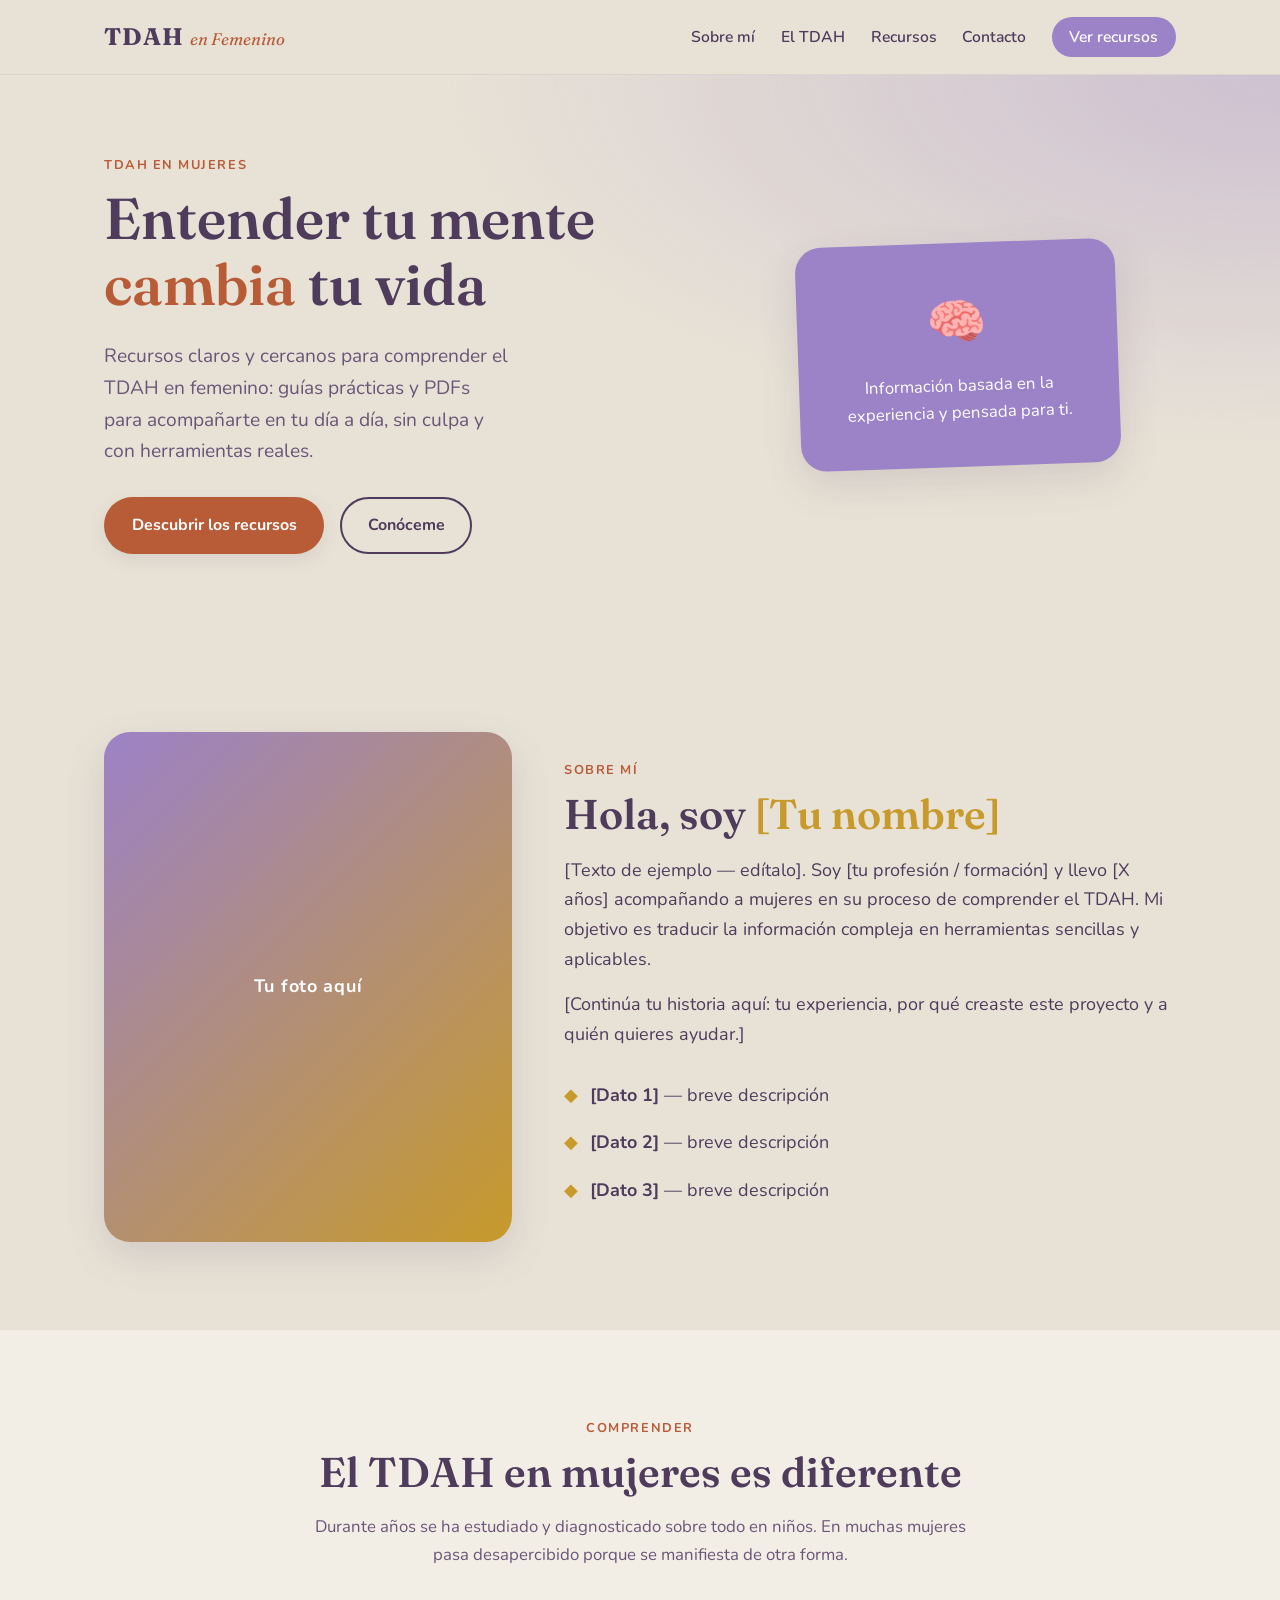
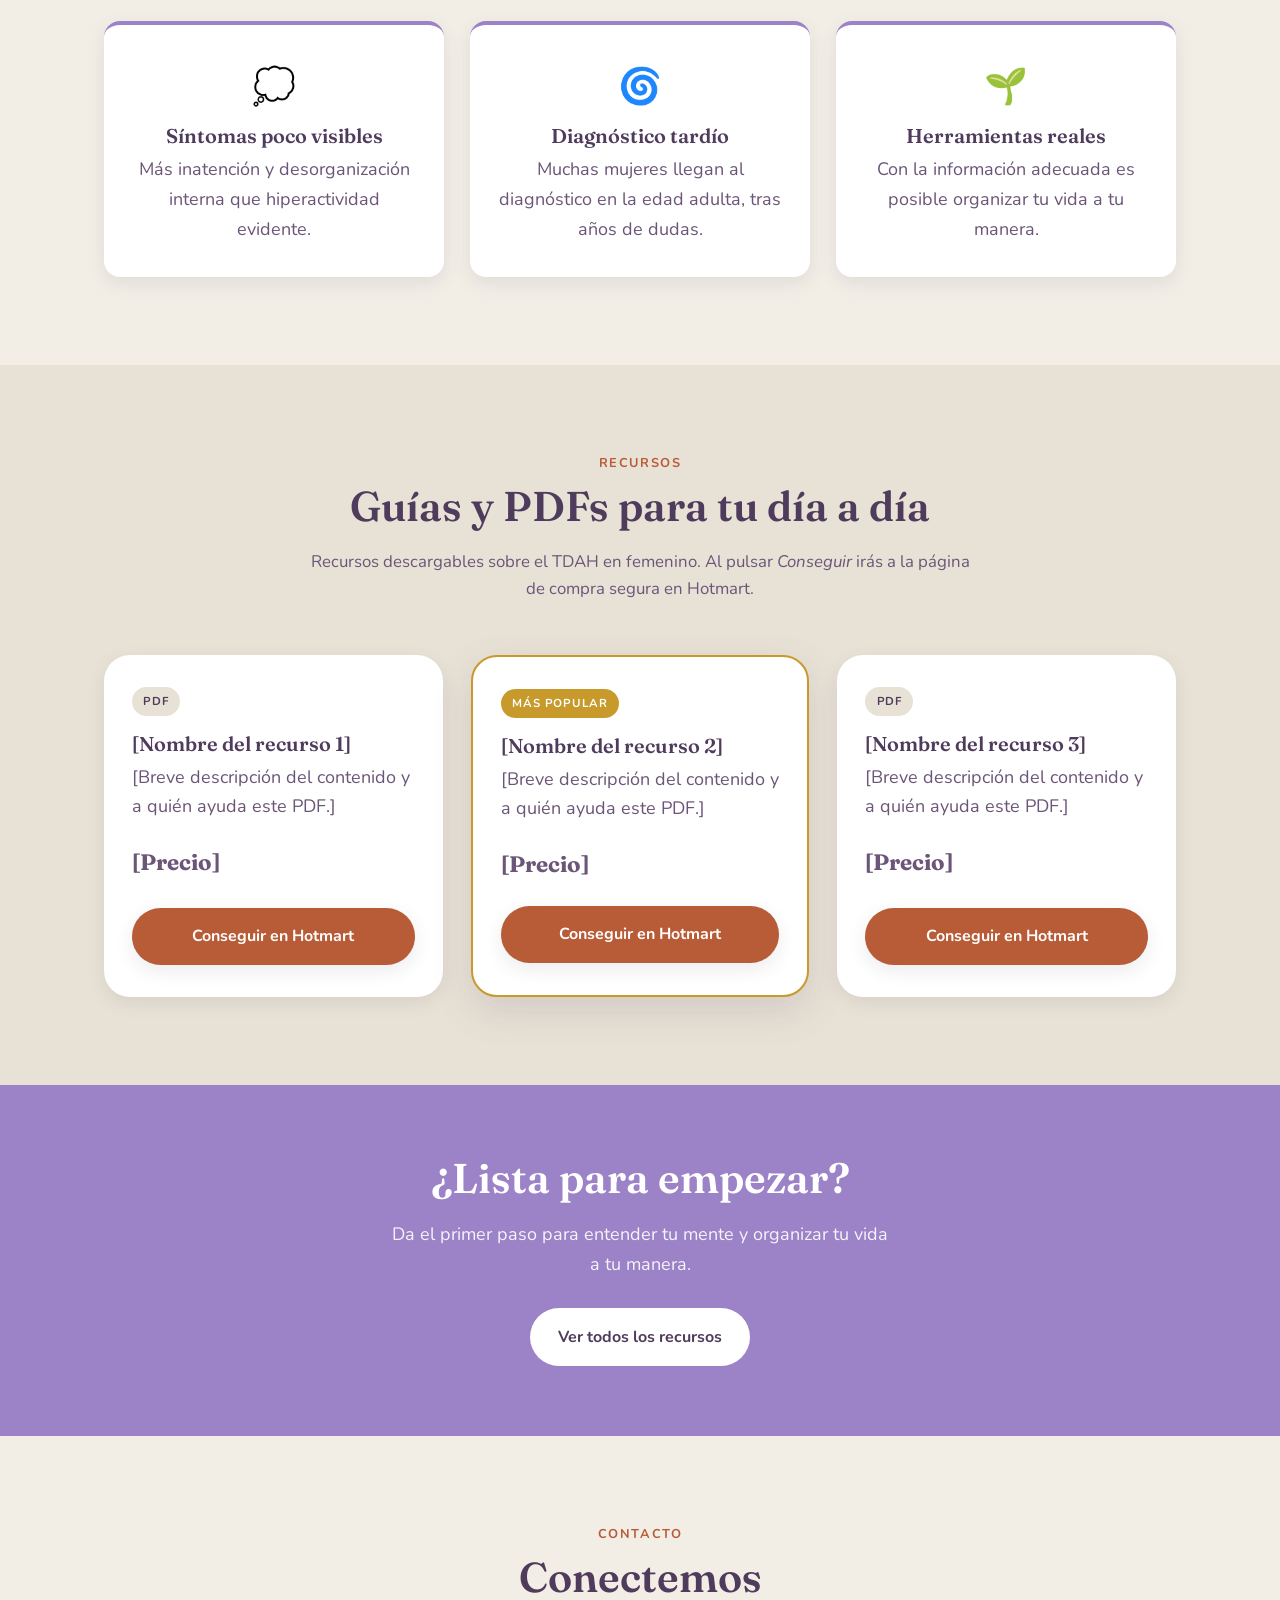
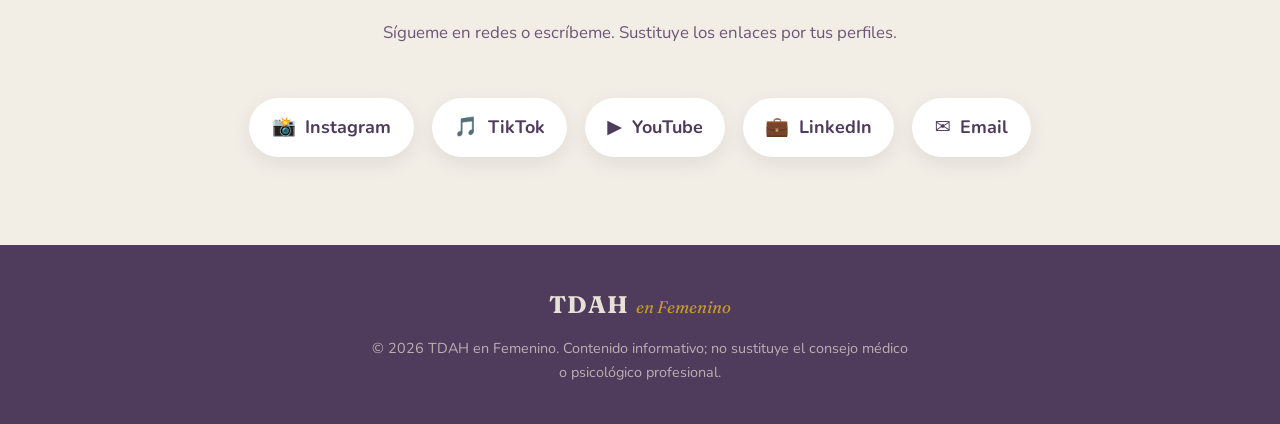
==== index.html @ b0f6c21c "Add TDAH en Femenino landing page - index.html: secciones hero, sobre mi, el TDAH en mujeres, produc" ====
<!DOCTYPE html>
<html lang="es">
<head>
  <meta charset="UTF-8" />
  <meta name="viewport" content="width=device-width, initial-scale=1.0" />
  <title>TDAH en Femenino — Recursos sobre el TDAH en mujeres</title>
  <meta name="description" content="TDAH en Femenino: recursos, guías y PDFs para entender y acompañar el TDAH en mujeres. Información cercana y profesional para tu día a día." />
  <meta name="author" content="TDAH en Femenino" />

  <!-- Open Graph -->
  <meta property="og:title" content="TDAH en Femenino" />
  <meta property="og:description" content="Recursos y guías para entender el TDAH en mujeres." />
  <meta property="og:type" content="website" />
  <meta property="og:locale" content="es_ES" />
  <meta property="og:url" content="https://tdah-en-femenino.github.io/" />

  <link rel="preconnect" href="https://fonts.googleapis.com" />
  <link rel="preconnect" href="https://fonts.gstatic.com" crossorigin />
  <link href="https://fonts.googleapis.com/css2?family=Fraunces:opsz,wght@9..144,400;9..144,600;9..144,700&family=Nunito:wght@400;500;600;700&display=swap" rel="stylesheet" />

  <link rel="stylesheet" href="assets/css/styles.css" />
</head>
<body>
  <!-- ===================== HEADER ===================== -->
  <header class="site-header" id="inicio">
    <div class="container header-inner">
      <a class="logo" href="#inicio" aria-label="TDAH en Femenino - inicio">
        <span class="logo-mark">TDAH</span>
        <span class="logo-text">en Femenino</span>
      </a>

      <nav class="nav" aria-label="Navegación principal">
        <button class="nav-toggle" id="navToggle" aria-expanded="false" aria-controls="navMenu" aria-label="Abrir menú">
          <span></span><span></span><span></span>
        </button>
        <ul class="nav-menu" id="navMenu">
          <li><a href="#sobre-mi">Sobre mí</a></li>
          <li><a href="#tdah">El TDAH</a></li>
          <li><a href="#productos">Recursos</a></li>
          <li><a href="#contacto">Contacto</a></li>
          <li><a class="nav-cta" href="#productos">Ver recursos</a></li>
        </ul>
      </nav>
    </div>
  </header>

  <main>
    <!-- ===================== HERO ===================== -->
    <section class="hero">
      <div class="container hero-inner">
        <div class="hero-content">
          <p class="eyebrow">TDAH en mujeres</p>
          <h1>Entender tu mente <span class="highlight">cambia</span> tu vida</h1>
          <p class="lead">
            Recursos claros y cercanos para comprender el TDAH en femenino:
            guías prácticas y PDFs para acompañarte en tu día a día, sin culpa
            y con herramientas reales.
          </p>
          <div class="hero-actions">
            <a class="btn btn-primary" href="#productos">Descubrir los recursos</a>
            <a class="btn btn-ghost" href="#sobre-mi">Conóceme</a>
          </div>
        </div>
        <div class="hero-visual" aria-hidden="true">
          <div class="hero-card">
            <span class="hero-emoji">🧠</span>
            <p>Información basada en la experiencia y pensada para ti.</p>
          </div>
        </div>
      </div>
    </section>

    <!-- ===================== SOBRE MÍ ===================== -->
    <section class="section" id="sobre-mi">
      <div class="container about-grid">
        <div class="about-photo">
          <div class="photo-placeholder" role="img" aria-label="Fotografía de perfil (pendiente)">
            <span>Tu foto aquí</span>
          </div>
        </div>
        <div class="about-text">
          <p class="eyebrow">Sobre mí</p>
          <h2>Hola, soy <span class="highlight-alt">[Tu nombre]</span></h2>
          <p>
            [Texto de ejemplo — edítalo]. Soy [tu profesión / formación] y llevo
            [X años] acompañando a mujeres en su proceso de comprender el TDAH.
            Mi objetivo es traducir la información compleja en herramientas
            sencillas y aplicables.
          </p>
          <p>
            [Continúa tu historia aquí: tu experiencia, por qué creaste este
            proyecto y a quién quieres ayudar.]
          </p>
          <ul class="about-highlights">
            <li><strong>[Dato 1]</strong> — breve descripción</li>
            <li><strong>[Dato 2]</strong> — breve descripción</li>
            <li><strong>[Dato 3]</strong> — breve descripción</li>
          </ul>
        </div>
      </div>
    </section>

    <!-- ===================== QUÉ ES EL TDAH ===================== -->
    <section class="section section-alt" id="tdah">
      <div class="container">
        <div class="section-head">
          <p class="eyebrow">Comprender</p>
          <h2>El TDAH en mujeres es diferente</h2>
          <p class="section-sub">
            Durante años se ha estudiado y diagnosticado sobre todo en niños.
            En muchas mujeres pasa desapercibido porque se manifiesta de otra forma.
          </p>
        </div>
        <div class="features">
          <article class="feature">
            <span class="feature-icon">💭</span>
            <h3>Síntomas poco visibles</h3>
            <p>Más inatención y desorganización interna que hiperactividad evidente.</p>
          </article>
          <article class="feature">
            <span class="feature-icon">🌀</span>
            <h3>Diagnóstico tardío</h3>
            <p>Muchas mujeres llegan al diagnóstico en la edad adulta, tras años de dudas.</p>
          </article>
          <article class="feature">
            <span class="feature-icon">🌱</span>
            <h3>Herramientas reales</h3>
            <p>Con la información adecuada es posible organizar tu vida a tu manera.</p>
          </article>
        </div>
      </div>
    </section>
    <!-- ===================== PRODUCTOS ===================== -->
    <section class="section" id="productos">
      <div class="container">
        <div class="section-head">
          <p class="eyebrow">Recursos</p>
          <h2>Guías y PDFs para tu día a día</h2>
          <p class="section-sub">
            Recursos descargables sobre el TDAH en femenino. Al pulsar
            <em>Conseguir</em> irás a la página de compra segura en Hotmart.
          </p>
        </div>

        <div class="products">
          <!-- Duplica esta tarjeta por cada PDF. Cambia el enlace de Hotmart. -->
          <article class="product-card">
            <div class="product-badge">PDF</div>
            <h3>[Nombre del recurso 1]</h3>
            <p>[Breve descripción del contenido y a quién ayuda este PDF.]</p>
            <p class="product-price">[Precio]</p>
            <a class="btn btn-primary btn-block" href="https://hotmart.com/es/marketplace/" target="_blank" rel="noopener">
              Conseguir en Hotmart
            </a>
          </article>

          <article class="product-card featured">
            <div class="product-badge">Más popular</div>
            <h3>[Nombre del recurso 2]</h3>
            <p>[Breve descripción del contenido y a quién ayuda este PDF.]</p>
            <p class="product-price">[Precio]</p>
            <a class="btn btn-primary btn-block" href="https://hotmart.com/es/marketplace/" target="_blank" rel="noopener">
              Conseguir en Hotmart
            </a>
          </article>

          <article class="product-card">
            <div class="product-badge">PDF</div>
            <h3>[Nombre del recurso 3]</h3>
            <p>[Breve descripción del contenido y a quién ayuda este PDF.]</p>
            <p class="product-price">[Precio]</p>
            <a class="btn btn-primary btn-block" href="https://hotmart.com/es/marketplace/" target="_blank" rel="noopener">
              Conseguir en Hotmart
            </a>
          </article>
        </div>
      </div>
    </section>

    <!-- ===================== CTA ===================== -->
    <section class="cta-band">
      <div class="container cta-inner">
        <h2>¿Lista para empezar?</h2>
        <p>Da el primer paso para entender tu mente y organizar tu vida a tu manera.</p>
        <a class="btn btn-light" href="https://hotmart.com/es/marketplace/" target="_blank" rel="noopener">
          Ver todos los recursos
        </a>
      </div>
    </section>

    <!-- ===================== CONTACTO ===================== -->
    <section class="section section-alt" id="contacto">
      <div class="container contact-inner">
        <div class="section-head">
          <p class="eyebrow">Contacto</p>
          <h2>Conectemos</h2>
          <p class="section-sub">
            Sígueme en redes o escríbeme. Sustituye los enlaces por tus perfiles.
          </p>
        </div>

        <div class="socials">
          <a class="social" href="#" target="_blank" rel="noopener" aria-label="Instagram">
            <span class="social-icon">📸</span><span>Instagram</span>
          </a>
          <a class="social" href="#" target="_blank" rel="noopener" aria-label="TikTok">
            <span class="social-icon">🎵</span><span>TikTok</span>
          </a>
          <a class="social" href="#" target="_blank" rel="noopener" aria-label="YouTube">
            <span class="social-icon">▶️</span><span>YouTube</span>
          </a>
          <a class="social" href="#" target="_blank" rel="noopener" aria-label="LinkedIn">
            <span class="social-icon">💼</span><span>LinkedIn</span>
          </a>
          <a class="social" href="mailto:hola@tucorreo.com" aria-label="Correo electrónico">
            <span class="social-icon">✉️</span><span>Email</span>
          </a>
        </div>
      </div>
    </section>
  </main>

  <!-- ===================== FOOTER ===================== -->
  <footer class="site-footer">
    <div class="container footer-inner">
      <a class="logo logo-footer" href="#inicio" aria-label="TDAH en Femenino - inicio">
        <span class="logo-mark">TDAH</span>
        <span class="logo-text">en Femenino</span>
      </a>
      <p class="footer-note">
        © <span id="year"></span> TDAH en Femenino. Contenido informativo; no sustituye
        el consejo médico o psicológico profesional.
      </p>
    </div>
  </footer>

  <script src="assets/js/main.js"></script>
</body>
</html>
---- assets/css/styles.css ----
/* ===================================================================
   TDAH en Femenino — hoja de estilos
   Paleta:
     --beige       #e8e2d6  (fondo claro)
     --purple      #9c82c7  (fondo/acento morado)
     --ink         #4f3b5c  (títulos y texto principal)
     --terracotta  #b85c38  (destacados)
     --gold        #c79a2b  (destacados)
   =================================================================== */

:root {
  --beige: #e8e2d6;
  --purple: #9c82c7;
  --ink: #4f3b5c;
  --terracotta: #b85c38;
  --gold: #c79a2b;

  --beige-soft: #f2eee6;
  --ink-soft: #6b5578;
  --white: #ffffff;

  --font-title: "Fraunces", Georgia, serif;
  --font-body: "Nunito", system-ui, -apple-system, sans-serif;

  --radius: 16px;
  --radius-lg: 26px;
  --shadow: 0 14px 40px rgba(79, 59, 92, 0.14);
  --shadow-sm: 0 6px 18px rgba(79, 59, 92, 0.10);
  --container: 1120px;
  --transition: 0.25s ease;
}

/* ---------- Reset ---------- */
*,
*::before,
*::after { box-sizing: border-box; }

html { scroll-behavior: smooth; }

body {
  margin: 0;
  font-family: var(--font-body);
  color: var(--ink);
  background: var(--beige);
  line-height: 1.65;
  font-size: 18px;
  -webkit-font-smoothing: antialiased;
}

h1, h2, h3 {
  font-family: var(--font-title);
  color: var(--ink);
  line-height: 1.15;
  margin: 0 0 0.4em;
  font-weight: 600;
}

h1 { font-size: clamp(2.2rem, 5vw, 3.6rem); }
h2 { font-size: clamp(1.7rem, 3.5vw, 2.6rem); }
h3 { font-size: 1.25rem; }

p { margin: 0 0 1rem; }

a { color: var(--terracotta); text-decoration: none; transition: color var(--transition); }
a:hover { color: var(--ink); }

img { max-width: 100%; display: block; }

.container {
  width: 100%;
  max-width: var(--container);
  margin: 0 auto;
  padding: 0 24px;
}

/* ---------- Utilidades ---------- */
.eyebrow {
  text-transform: uppercase;
  letter-spacing: 0.12em;
  font-size: 0.8rem;
  font-weight: 700;
  color: var(--terracotta);
  margin-bottom: 0.6rem;
}

.highlight { color: var(--terracotta); }
.highlight-alt { color: var(--gold); }

.section { padding: 88px 0; }
.section-alt { background: var(--beige-soft); }

.section-head {
  max-width: 680px;
  margin: 0 auto 52px;
  text-align: center;
}
.section-sub { color: var(--ink-soft); font-size: 1.05rem; }

/* ---------- Botones ---------- */
.btn {
  display: inline-flex;
  align-items: center;
  justify-content: center;
  gap: 0.5rem;
  padding: 0.85rem 1.6rem;
  border-radius: 999px;
  font-family: var(--font-body);
  font-weight: 700;
  font-size: 1rem;
  cursor: pointer;
  border: 2px solid transparent;
  transition: transform var(--transition), box-shadow var(--transition),
    background var(--transition), color var(--transition);
}
.btn:hover { transform: translateY(-2px); }

.btn-primary { background: var(--terracotta); color: var(--white); box-shadow: var(--shadow-sm); }
.btn-primary:hover { background: var(--ink); color: var(--white); }

.btn-ghost { background: transparent; color: var(--ink); border-color: var(--ink); }
.btn-ghost:hover { background: var(--ink); color: var(--white); }

.btn-light { background: var(--white); color: var(--ink); }
.btn-light:hover { background: var(--gold); color: var(--white); }

.btn-block { width: 100%; margin-top: auto; }

/* ---------- Header ---------- */
.site-header {
  position: sticky;
  top: 0;
  z-index: 50;
  background: rgba(232, 226, 214, 0.9);
  backdrop-filter: blur(8px);
  border-bottom: 1px solid rgba(79, 59, 92, 0.08);
}
.header-inner {
  display: flex;
  align-items: center;
  justify-content: space-between;
  height: 74px;
}
.logo { display: inline-flex; align-items: baseline; gap: 0.4rem; color: var(--ink); }
.logo-mark {
  font-family: var(--font-title);
  font-weight: 700;
  font-size: 1.5rem;
  letter-spacing: 0.04em;
  color: var(--ink);
}
.logo-text {
  font-family: var(--font-title);
  font-style: italic;
  font-size: 1.05rem;
  color: var(--terracotta);
}

.nav-menu {
  list-style: none;
  display: flex;
  align-items: center;
  gap: 1.6rem;
  margin: 0;
  padding: 0;
}
.nav-menu a { color: var(--ink); font-weight: 600; font-size: 0.98rem; }
.nav-menu a:hover { color: var(--terracotta); }
.nav-cta {
  background: var(--purple);
  color: var(--white) !important;
  padding: 0.55rem 1.1rem;
  border-radius: 999px;
}
.nav-cta:hover { background: var(--ink); }

.nav-toggle {
  display: none;
  flex-direction: column;
  gap: 5px;
  background: none;
  border: 0;
  cursor: pointer;
  padding: 6px;
}
.nav-toggle span {
  width: 26px;
  height: 3px;
  background: var(--ink);
  border-radius: 3px;
  transition: var(--transition);
}

/* ---------- Hero ---------- */
.hero {
  background:
    radial-gradient(120% 120% at 100% 0%, rgba(156, 130, 199, 0.35) 0%, rgba(156, 130, 199, 0) 55%),
    var(--beige);
  padding: 80px 0 90px;
}
.hero-inner {
  display: grid;
  grid-template-columns: 1.15fr 0.85fr;
  gap: 48px;
  align-items: center;
}
.hero-content .lead {
  font-size: 1.2rem;
  color: var(--ink-soft);
  max-width: 34ch;
}
.hero-actions { display: flex; flex-wrap: wrap; gap: 1rem; margin-top: 1.8rem; }

.hero-visual { display: flex; justify-content: center; }
.hero-card {
  background: var(--purple);
  color: var(--white);
  padding: 40px 34px;
  border-radius: var(--radius-lg);
  box-shadow: var(--shadow);
  max-width: 320px;
  text-align: center;
  transform: rotate(-2deg);
}
.hero-emoji { font-size: 3rem; display: block; margin-bottom: 0.6rem; }
.hero-card p { margin: 0; font-size: 1.05rem; }

/* ---------- Sobre mí ---------- */
.about-grid {
  display: grid;
  grid-template-columns: 0.8fr 1.2fr;
  gap: 52px;
  align-items: center;
}
.photo-placeholder {
  aspect-ratio: 4 / 5;
  border-radius: var(--radius-lg);
  background: linear-gradient(135deg, var(--purple), var(--gold));
  display: flex;
  align-items: center;
  justify-content: center;
  color: var(--white);
  font-weight: 700;
  letter-spacing: 0.04em;
  box-shadow: var(--shadow);
}
.about-highlights { list-style: none; padding: 0; margin: 1.4rem 0 0; }
.about-highlights li {
  padding: 0.55rem 0 0.55rem 1.6rem;
  position: relative;
}
.about-highlights li::before {
  content: "◆";
  position: absolute;
  left: 0;
  color: var(--gold);
}

/* ---------- Features (El TDAH) ---------- */
.features {
  display: grid;
  grid-template-columns: repeat(3, 1fr);
  gap: 26px;
}
.feature {
  background: var(--white);
  border-radius: var(--radius);
  padding: 32px 26px;
  box-shadow: var(--shadow-sm);
  text-align: center;
  border-top: 4px solid var(--purple);
}
.feature-icon { font-size: 2.2rem; display: block; margin-bottom: 0.6rem; }
.feature p { color: var(--ink-soft); margin: 0; }

/* ---------- Productos ---------- */
.products {
  display: grid;
  grid-template-columns: repeat(3, 1fr);
  gap: 28px;
  align-items: stretch;
}
.product-card {
  background: var(--white);
  border-radius: var(--radius-lg);
  padding: 32px 28px;
  box-shadow: var(--shadow-sm);
  display: flex;
  flex-direction: column;
  position: relative;
  transition: transform var(--transition), box-shadow var(--transition);
}
.product-card:hover { transform: translateY(-6px); box-shadow: var(--shadow); }
.product-card.featured {
  border: 2px solid var(--gold);
  box-shadow: var(--shadow);
}
.product-badge {
  align-self: flex-start;
  background: var(--beige);
  color: var(--ink);
  font-size: 0.72rem;
  font-weight: 700;
  text-transform: uppercase;
  letter-spacing: 0.08em;
  padding: 0.3rem 0.7rem;
  border-radius: 999px;
  margin-bottom: 1rem;
}
.product-card.featured .product-badge { background: var(--gold); color: var(--white); }
.product-card p { color: var(--ink-soft); }
.product-price {
  font-family: var(--font-title);
  font-size: 1.4rem;
  font-weight: 700;
  color: var(--terracotta);
  margin: 0.4rem 0 1.4rem;
}

/* ---------- CTA band ---------- */
.cta-band {
  background: var(--purple);
  color: var(--white);
  padding: 70px 0;
  text-align: center;
}
.cta-band h2 { color: var(--white); }
.cta-inner p { color: rgba(255, 255, 255, 0.9); max-width: 46ch; margin: 0 auto 1.8rem; }

/* ---------- Contacto ---------- */
.socials {
  display: flex;
  flex-wrap: wrap;
  justify-content: center;
  gap: 18px;
}
.social {
  display: inline-flex;
  align-items: center;
  gap: 0.6rem;
  background: var(--white);
  color: var(--ink);
  padding: 0.85rem 1.4rem;
  border-radius: 999px;
  font-weight: 700;
  box-shadow: var(--shadow-sm);
  transition: transform var(--transition), color var(--transition);
}
.social:hover { transform: translateY(-3px); color: var(--terracotta); }
.social-icon { font-size: 1.2rem; }

/* ---------- Footer ---------- */
.site-footer {
  background: var(--ink);
  color: var(--beige);
  padding: 40px 0;
}
.footer-inner {
  display: flex;
  flex-direction: column;
  align-items: center;
  gap: 12px;
  text-align: center;
}
.logo-footer .logo-mark { color: var(--beige); }
.logo-footer .logo-text { color: var(--gold); }
.footer-note { color: rgba(232, 226, 214, 0.7); font-size: 0.9rem; margin: 0; max-width: 60ch; }

/* ---------- Responsive ---------- */
@media (max-width: 860px) {
  .nav-toggle { display: flex; }
  .nav-menu {
    position: absolute;
    top: 74px;
    right: 0;
    left: 0;
    flex-direction: column;
    align-items: stretch;
    gap: 0;
    background: var(--beige);
    padding: 10px 24px 20px;
    border-bottom: 1px solid rgba(79, 59, 92, 0.12);
    box-shadow: var(--shadow-sm);
    display: none;
  }
  .nav-menu.open { display: flex; }
  .nav-menu li { padding: 8px 0; }
  .nav-cta { text-align: center; }

  .hero-inner,
  .about-grid { grid-template-columns: 1fr; }
  .hero-visual { order: -1; }
  .hero-content .lead { max-width: none; }

  .features,
  .products { grid-template-columns: 1fr; }

  .section { padding: 62px 0; }
}

@media (max-width: 520px) {
  body { font-size: 17px; }
  .hero-actions { flex-direction: column; align-items: stretch; }
  .hero-actions .btn { width: 100%; }
}
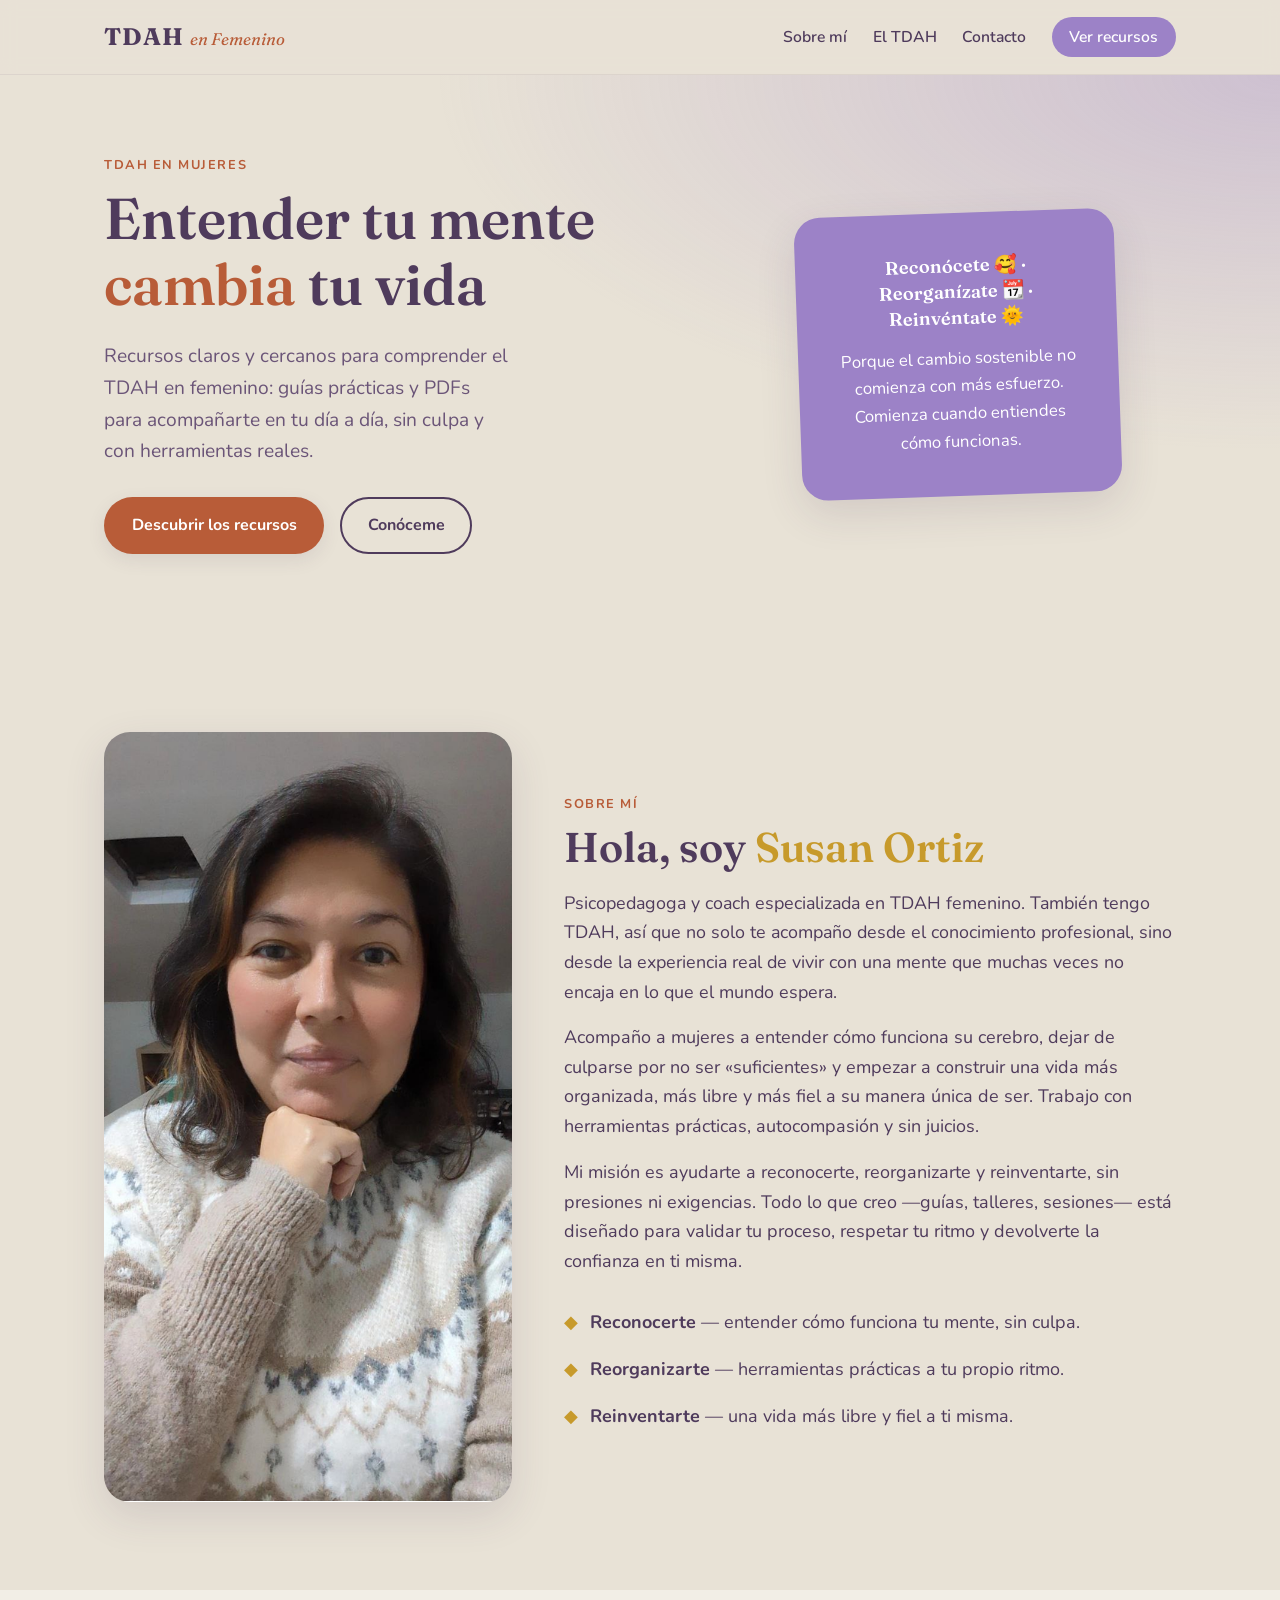
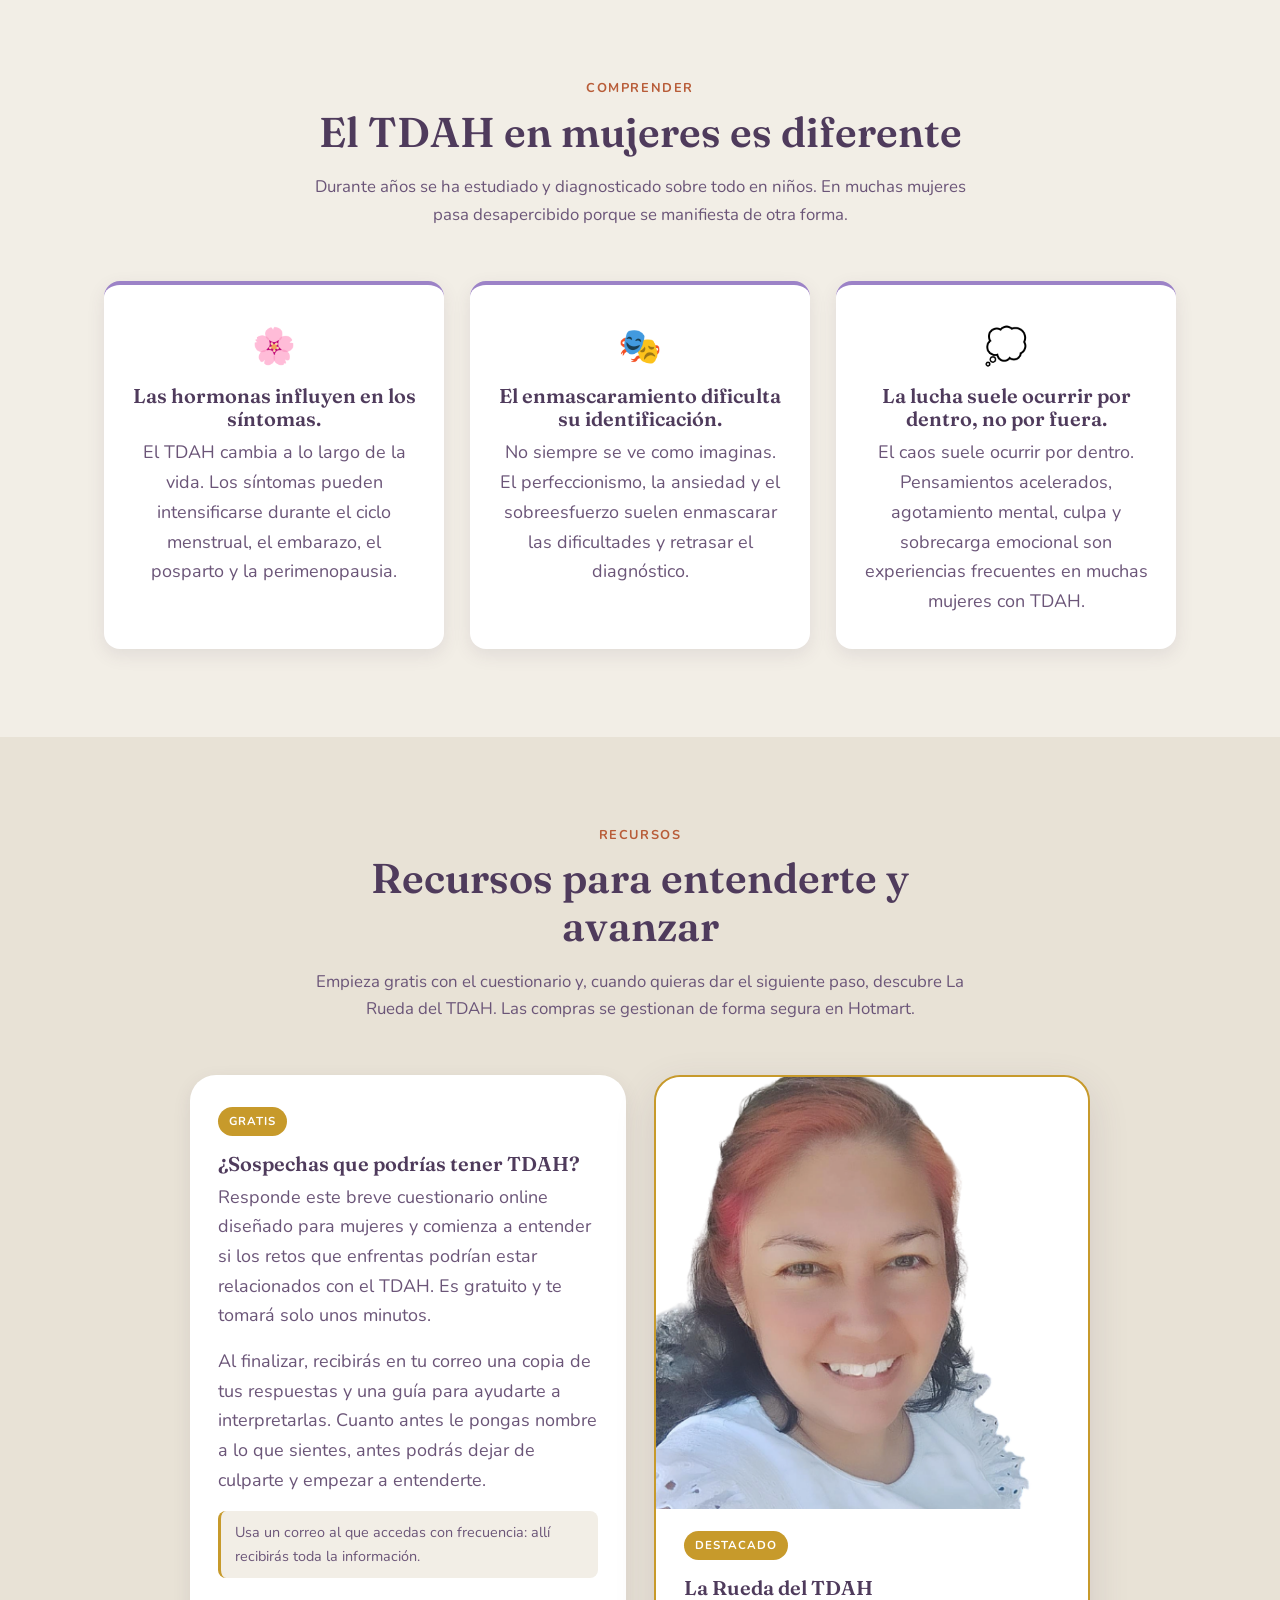
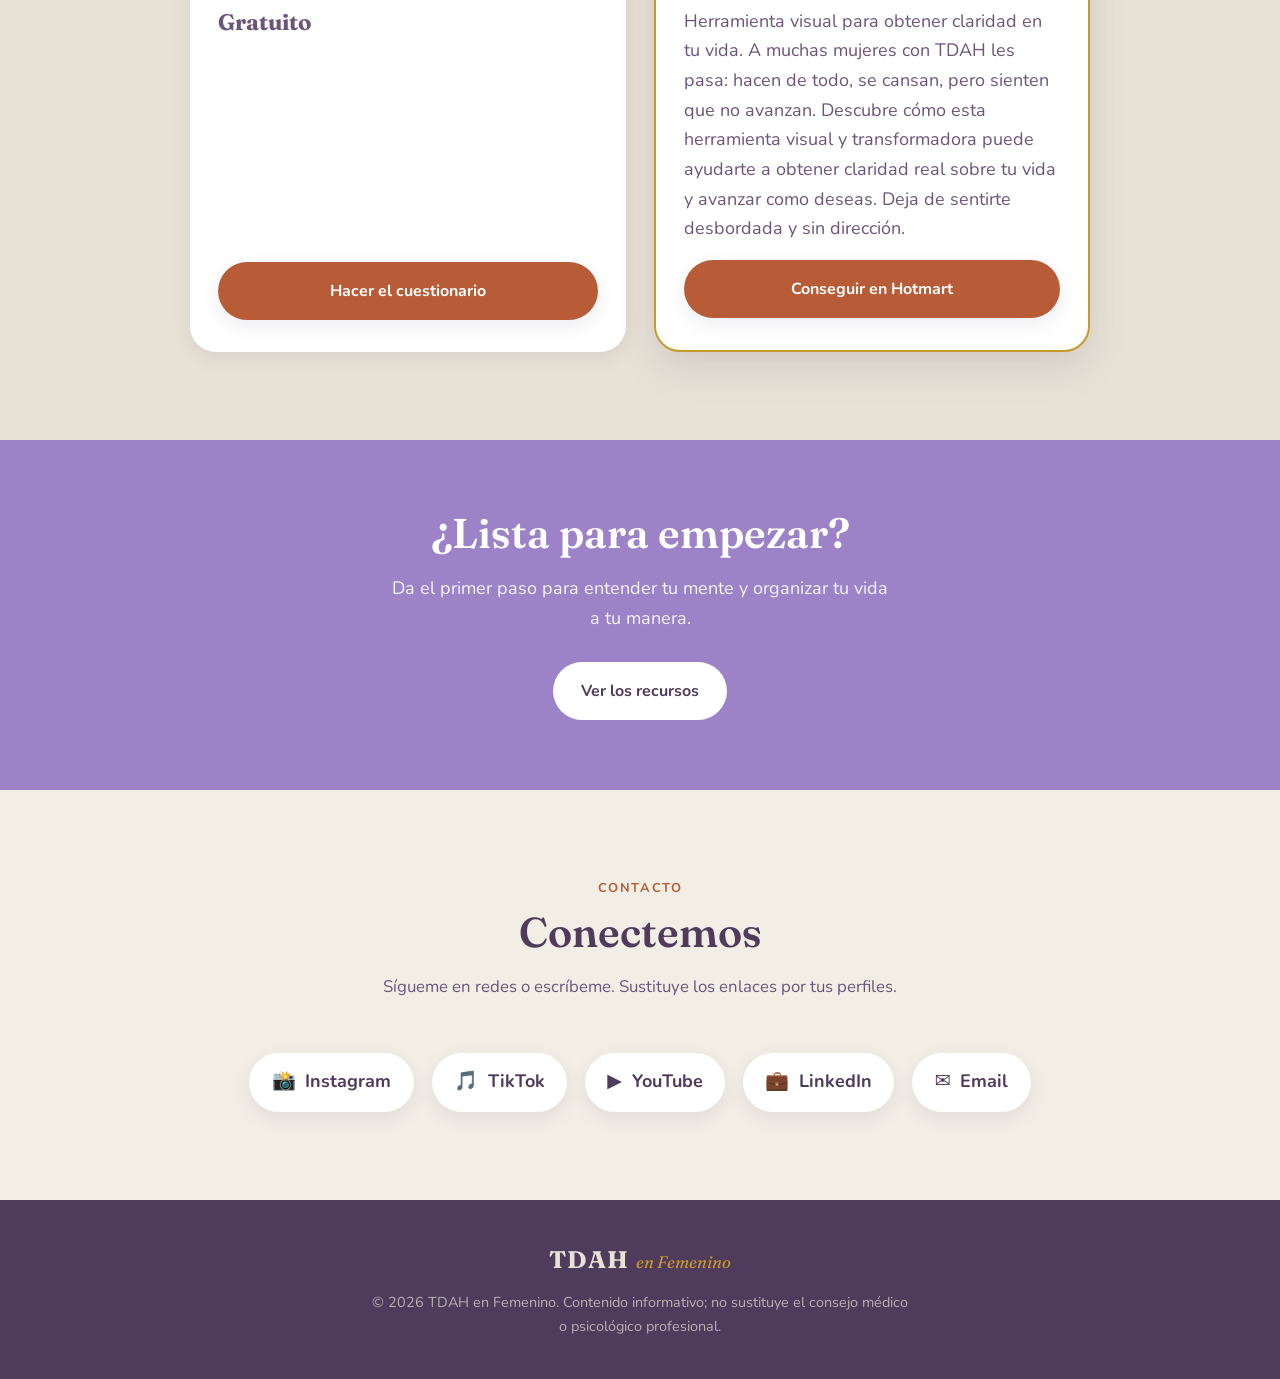
==== commit 09949474: "Personalizar contenido de la landing (Susan Ortiz) - Sobre mi: foto real y biografia - Recursos: cue" ====
--- a/index.html
+++ b/index.html
@@ -36,7 +36,6 @@
         <ul class="nav-menu" id="navMenu">
           <li><a href="#sobre-mi">Sobre mí</a></li>
           <li><a href="#tdah">El TDAH</a></li>
-          <li><a href="#productos">Recursos</a></li>
           <li><a href="#contacto">Contacto</a></li>
           <li><a class="nav-cta" href="#productos">Ver recursos</a></li>
         </ul>
@@ -63,8 +62,11 @@
         </div>
         <div class="hero-visual" aria-hidden="true">
           <div class="hero-card">
-            <span class="hero-emoji">🧠</span>
-            <p>Información basada en la experiencia y pensada para ti.</p>
+            <p class="hero-card-title">Reconócete 🥰 · Reorganízate 📆 · Reinvéntate 🌞</p>
+            <p>
+              Porque el cambio sostenible no comienza con más esfuerzo.
+              Comienza cuando entiendes cómo funcionas.
+            </p>
           </div>
         </div>
       </div>
@@ -74,27 +76,33 @@
     <section class="section" id="sobre-mi">
       <div class="container about-grid">
         <div class="about-photo">
-          <div class="photo-placeholder" role="img" aria-label="Fotografía de perfil (pendiente)">
-            <span>Tu foto aquí</span>
-          </div>
+          <img src="assets/img/sobre-mi.png" alt="Susan Ortiz, fundadora de TDAH en Femenino" width="433" height="770" />
         </div>
         <div class="about-text">
           <p class="eyebrow">Sobre mí</p>
-          <h2>Hola, soy <span class="highlight-alt">[Tu nombre]</span></h2>
+          <h2>Hola, soy <span class="highlight-alt">Susan Ortiz</span></h2>
+          <p class="about-lead">
+            Psicopedagoga y coach especializada en TDAH femenino. También tengo
+            TDAH, así que no solo te acompaño desde el conocimiento profesional,
+            sino desde la experiencia real de vivir con una mente que muchas
+            veces no encaja en lo que el mundo espera.
+          </p>
           <p>
-            [Texto de ejemplo — edítalo]. Soy [tu profesión / formación] y llevo
-            [X años] acompañando a mujeres en su proceso de comprender el TDAH.
-            Mi objetivo es traducir la información compleja en herramientas
-            sencillas y aplicables.
+            Acompaño a mujeres a entender cómo funciona su cerebro, dejar de
+            culparse por no ser «suficientes» y empezar a construir una vida más
+            organizada, más libre y más fiel a su manera única de ser. Trabajo
+            con herramientas prácticas, autocompasión y sin juicios.
           </p>
           <p>
-            [Continúa tu historia aquí: tu experiencia, por qué creaste este
-            proyecto y a quién quieres ayudar.]
+            Mi misión es ayudarte a reconocerte, reorganizarte y reinventarte,
+            sin presiones ni exigencias. Todo lo que creo —guías, talleres,
+            sesiones— está diseñado para validar tu proceso, respetar tu ritmo y
+            devolverte la confianza en ti misma.
           </p>
           <ul class="about-highlights">
-            <li><strong>[Dato 1]</strong> — breve descripción</li>
-            <li><strong>[Dato 2]</strong> — breve descripción</li>
-            <li><strong>[Dato 3]</strong> — breve descripción</li>
+            <li><strong>Reconocerte</strong> — entender cómo funciona tu mente, sin culpa.</li>
+            <li><strong>Reorganizarte</strong> — herramientas prácticas a tu propio ritmo.</li>
+            <li><strong>Reinventarte</strong> — una vida más libre y fiel a ti misma.</li>
           </ul>
         </div>
       </div>
@@ -113,19 +121,19 @@
         </div>
         <div class="features">
           <article class="feature">
+            <span class="feature-icon">🌸</span>
+            <h3>Las hormonas influyen en los síntomas.</h3>
+            <p>El TDAH cambia a lo largo de la vida. Los síntomas pueden intensificarse durante el ciclo menstrual, el embarazo, el posparto y la perimenopausia.</p>
+          </article>
+          <article class="feature">
+            <span class="feature-icon">🎭</span>
+            <h3>El enmascaramiento dificulta su identificación.</h3>
+            <p>No siempre se ve como imaginas. El perfeccionismo, la ansiedad y el sobreesfuerzo suelen enmascarar las dificultades y retrasar el diagnóstico.</p>
+          </article>
+          <article class="feature">
             <span class="feature-icon">💭</span>
-            <h3>Síntomas poco visibles</h3>
-            <p>Más inatención y desorganización interna que hiperactividad evidente.</p>
-          </article>
-          <article class="feature">
-            <span class="feature-icon">🌀</span>
-            <h3>Diagnóstico tardío</h3>
-            <p>Muchas mujeres llegan al diagnóstico en la edad adulta, tras años de dudas.</p>
-          </article>
-          <article class="feature">
-            <span class="feature-icon">🌱</span>
-            <h3>Herramientas reales</h3>
-            <p>Con la información adecuada es posible organizar tu vida a tu manera.</p>
+            <h3>La lucha suele ocurrir por dentro, no por fuera.</h3>
+            <p>El caos suele ocurrir por dentro. Pensamientos acelerados, agotamiento mental, culpa y sobrecarga emocional son experiencias frecuentes en muchas mujeres con TDAH.</p>
           </article>
         </div>
       </div>
@@ -135,41 +143,55 @@
       <div class="container">
         <div class="section-head">
           <p class="eyebrow">Recursos</p>
-          <h2>Guías y PDFs para tu día a día</h2>
+          <h2>Recursos para entenderte y avanzar</h2>
           <p class="section-sub">
-            Recursos descargables sobre el TDAH en femenino. Al pulsar
-            <em>Conseguir</em> irás a la página de compra segura en Hotmart.
-          </p>
-        </div>
-
-        <div class="products">
-          <!-- Duplica esta tarjeta por cada PDF. Cambia el enlace de Hotmart. -->
+            Empieza gratis con el cuestionario y, cuando quieras dar el siguiente
+            paso, descubre La Rueda del TDAH. Las compras se gestionan de forma
+            segura en Hotmart.
+          </p>
+        </div>
+
+        <div class="products products-2">
+          <!-- Producto gratuito: cuestionario. Sustituye el href="#" por el enlace de Hotmart. -->
           <article class="product-card">
-            <div class="product-badge">PDF</div>
-            <h3>[Nombre del recurso 1]</h3>
-            <p>[Breve descripción del contenido y a quién ayuda este PDF.]</p>
-            <p class="product-price">[Precio]</p>
-            <a class="btn btn-primary btn-block" href="https://hotmart.com/es/marketplace/" target="_blank" rel="noopener">
-              Conseguir en Hotmart
+            <div class="product-badge badge-free">Gratis</div>
+            <h3>¿Sospechas que podrías tener TDAH?</h3>
+            <p>
+              Responde este breve cuestionario online diseñado para mujeres y
+              comienza a entender si los retos que enfrentas podrían estar
+              relacionados con el TDAH. Es gratuito y te tomará solo unos minutos.
+            </p>
+            <p>
+              Al finalizar, recibirás en tu correo una copia de tus respuestas y
+              una guía para ayudarte a interpretarlas. Cuanto antes le pongas
+              nombre a lo que sientes, antes podrás dejar de culparte y empezar a
+              entenderte.
+            </p>
+            <p class="product-note">
+              Usa un correo al que accedas con frecuencia: allí recibirás toda la
+              información.
+            </p>
+            <p class="product-price">Gratuito</p>
+            <a class="btn btn-primary btn-block" href="#" target="_blank" rel="noopener">
+              Hacer el cuestionario
             </a>
           </article>
 
+          <!-- Producto destacado: La Rueda del TDAH. -->
           <article class="product-card featured">
-            <div class="product-badge">Más popular</div>
-            <h3>[Nombre del recurso 2]</h3>
-            <p>[Breve descripción del contenido y a quién ayuda este PDF.]</p>
-            <p class="product-price">[Precio]</p>
-            <a class="btn btn-primary btn-block" href="https://hotmart.com/es/marketplace/" target="_blank" rel="noopener">
-              Conseguir en Hotmart
-            </a>
-          </article>
-
-          <article class="product-card">
-            <div class="product-badge">PDF</div>
-            <h3>[Nombre del recurso 3]</h3>
-            <p>[Breve descripción del contenido y a quién ayuda este PDF.]</p>
-            <p class="product-price">[Precio]</p>
-            <a class="btn btn-primary btn-block" href="https://hotmart.com/es/marketplace/" target="_blank" rel="noopener">
+            <div class="product-media">
+              <img src="assets/img/rueda-del-tdah.png" alt="Susan Ortiz, creadora de La Rueda del TDAH" loading="lazy" width="465" height="827" />
+            </div>
+            <div class="product-badge">Destacado</div>
+            <h3>La Rueda del TDAH</h3>
+            <p>
+              Herramienta visual para obtener claridad en tu vida. A muchas
+              mujeres con TDAH les pasa: hacen de todo, se cansan, pero sienten
+              que no avanzan. Descubre cómo esta herramienta visual y
+              transformadora puede ayudarte a obtener claridad real sobre tu vida
+              y avanzar como deseas. Deja de sentirte desbordada y sin dirección.
+            </p>
+            <a class="btn btn-primary btn-block" href="https://pay.hotmart.com/L102992052D" target="_blank" rel="noopener">
               Conseguir en Hotmart
             </a>
           </article>
@@ -182,8 +204,8 @@
       <div class="container cta-inner">
         <h2>¿Lista para empezar?</h2>
         <p>Da el primer paso para entender tu mente y organizar tu vida a tu manera.</p>
-        <a class="btn btn-light" href="https://hotmart.com/es/marketplace/" target="_blank" rel="noopener">
-          Ver todos los recursos
+        <a class="btn btn-light" href="#productos">
+          Ver los recursos
         </a>
       </div>
     </section>
--- a/assets/css/styles.css
+++ b/assets/css/styles.css
@@ -221,8 +221,14 @@
   text-align: center;
   transform: rotate(-2deg);
 }
-.hero-emoji { font-size: 3rem; display: block; margin-bottom: 0.6rem; }
 .hero-card p { margin: 0; font-size: 1.05rem; }
+.hero-card .hero-card-title {
+  font-family: var(--font-title);
+  font-size: 1.15rem;
+  font-weight: 600;
+  line-height: 1.4;
+  margin-bottom: 0.9rem;
+}
 
 /* ---------- Sobre mí ---------- */
 .about-grid {
@@ -231,18 +237,14 @@
   gap: 52px;
   align-items: center;
 }
-.photo-placeholder {
-  aspect-ratio: 4 / 5;
+.about-photo img {
+  width: 100%;
   border-radius: var(--radius-lg);
-  background: linear-gradient(135deg, var(--purple), var(--gold));
-  display: flex;
-  align-items: center;
-  justify-content: center;
-  color: var(--white);
-  font-weight: 700;
-  letter-spacing: 0.04em;
   box-shadow: var(--shadow);
-}
+  display: block;
+  object-fit: cover;
+}
+.about-lead { font-size: 1.12rem; color: var(--ink); }
 .about-highlights { list-style: none; padding: 0; margin: 1.4rem 0 0; }
 .about-highlights li {
   padding: 0.55rem 0 0.55rem 1.6rem;
@@ -314,6 +316,34 @@
   font-weight: 700;
   color: var(--terracotta);
   margin: 0.4rem 0 1.4rem;
+}
+.products-2 {
+  grid-template-columns: repeat(2, 1fr);
+  max-width: 900px;
+  margin-inline: auto;
+}
+.product-media {
+  margin: -32px -28px 22px;
+  border-radius: var(--radius-lg) var(--radius-lg) 0 0;
+  overflow: hidden;
+  aspect-ratio: 1 / 1;
+}
+.product-media img {
+  width: 100%;
+  height: 100%;
+  object-fit: cover;
+  object-position: center 15%;
+  display: block;
+}
+.badge-free { background: var(--gold); color: var(--white); }
+.product-note {
+  font-size: 0.9rem;
+  color: var(--ink-soft);
+  background: var(--beige-soft);
+  border-left: 3px solid var(--gold);
+  padding: 0.6rem 0.9rem;
+  border-radius: 8px;
+  margin-bottom: 1.2rem;
 }
 
 /* ---------- CTA band ---------- */
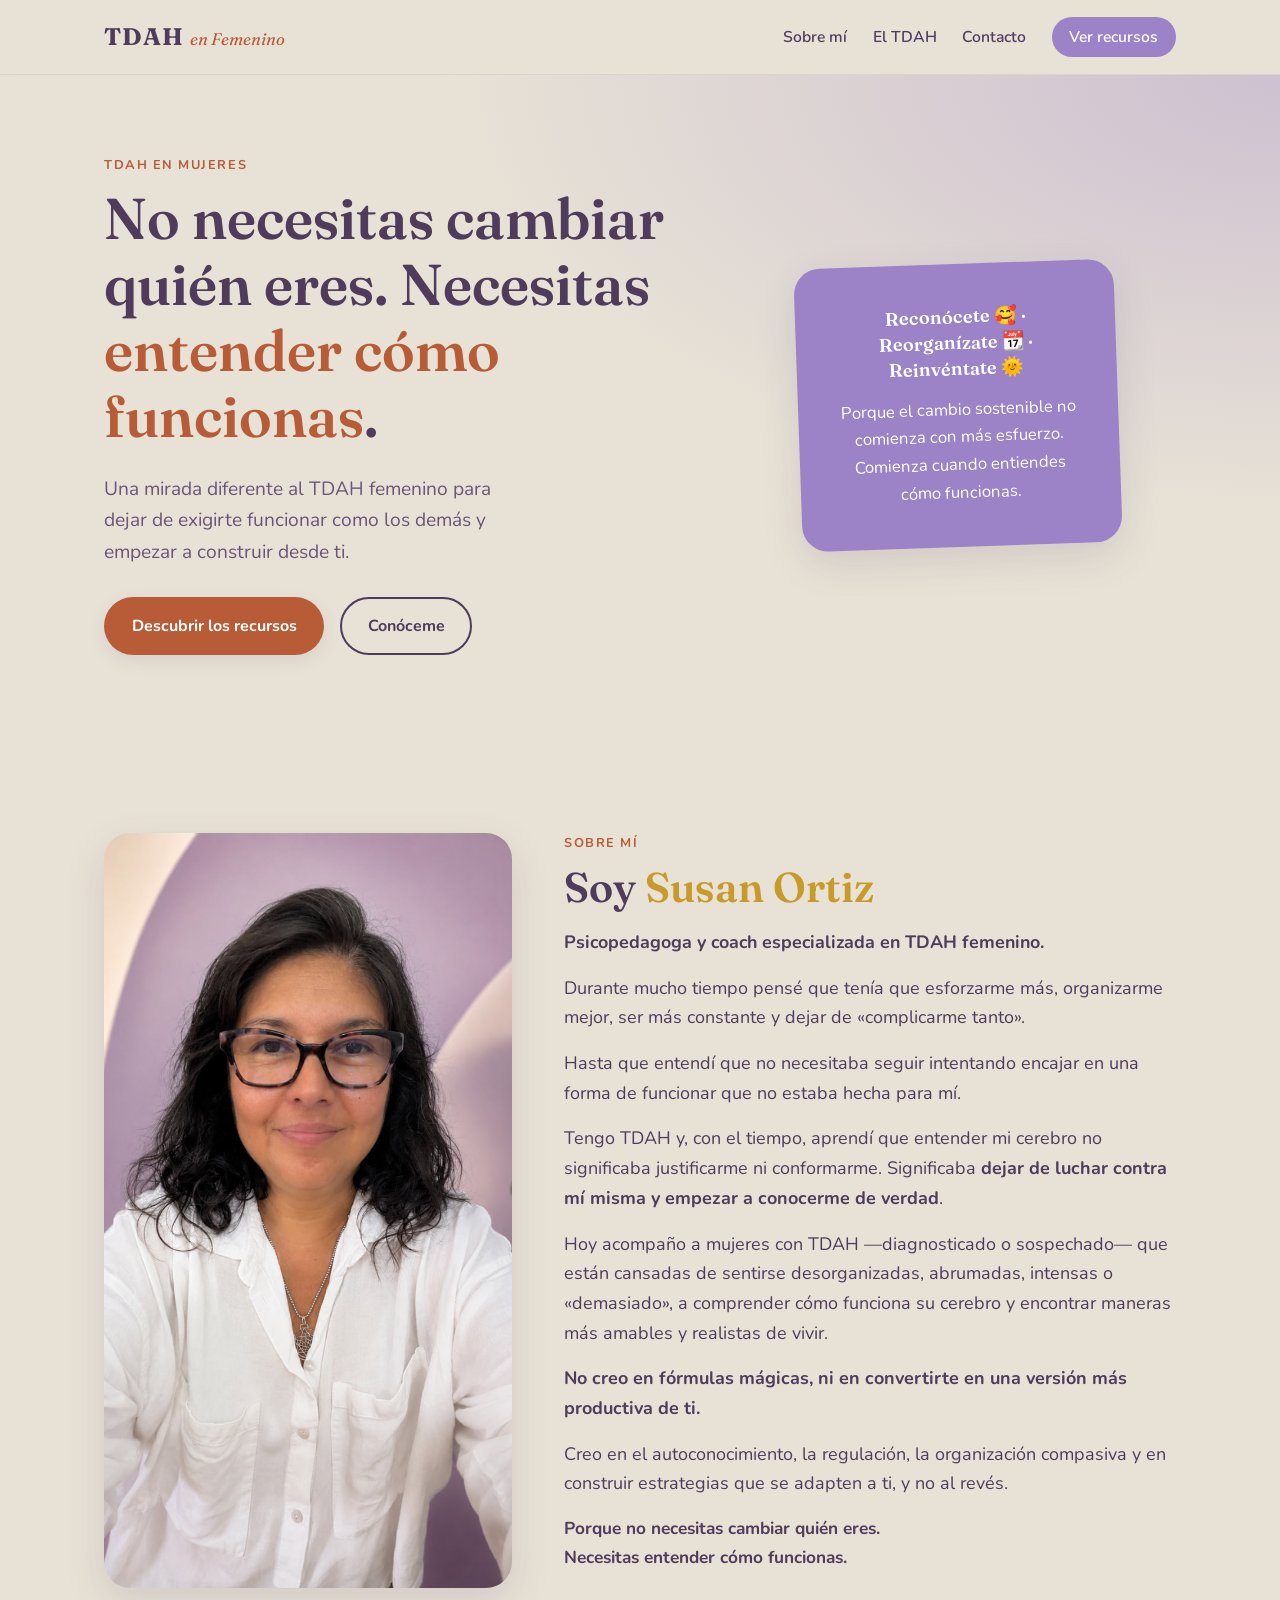
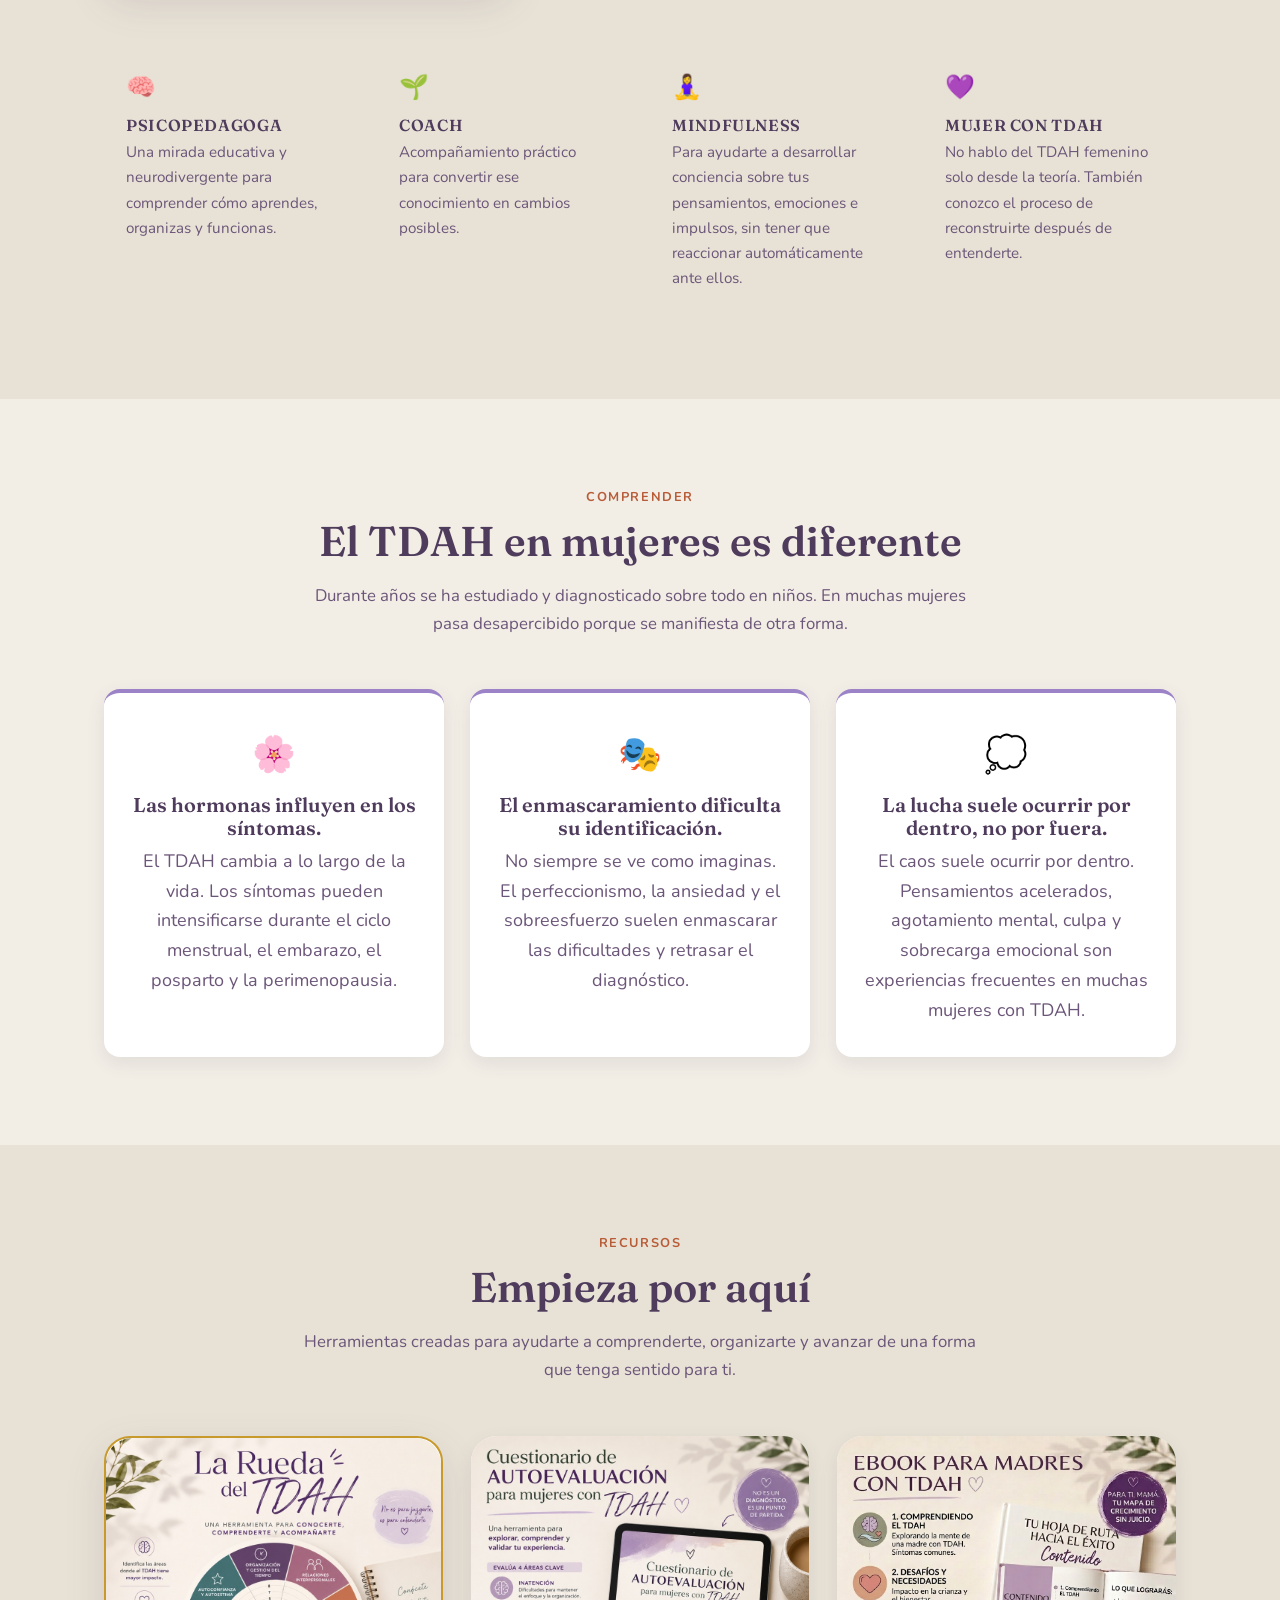
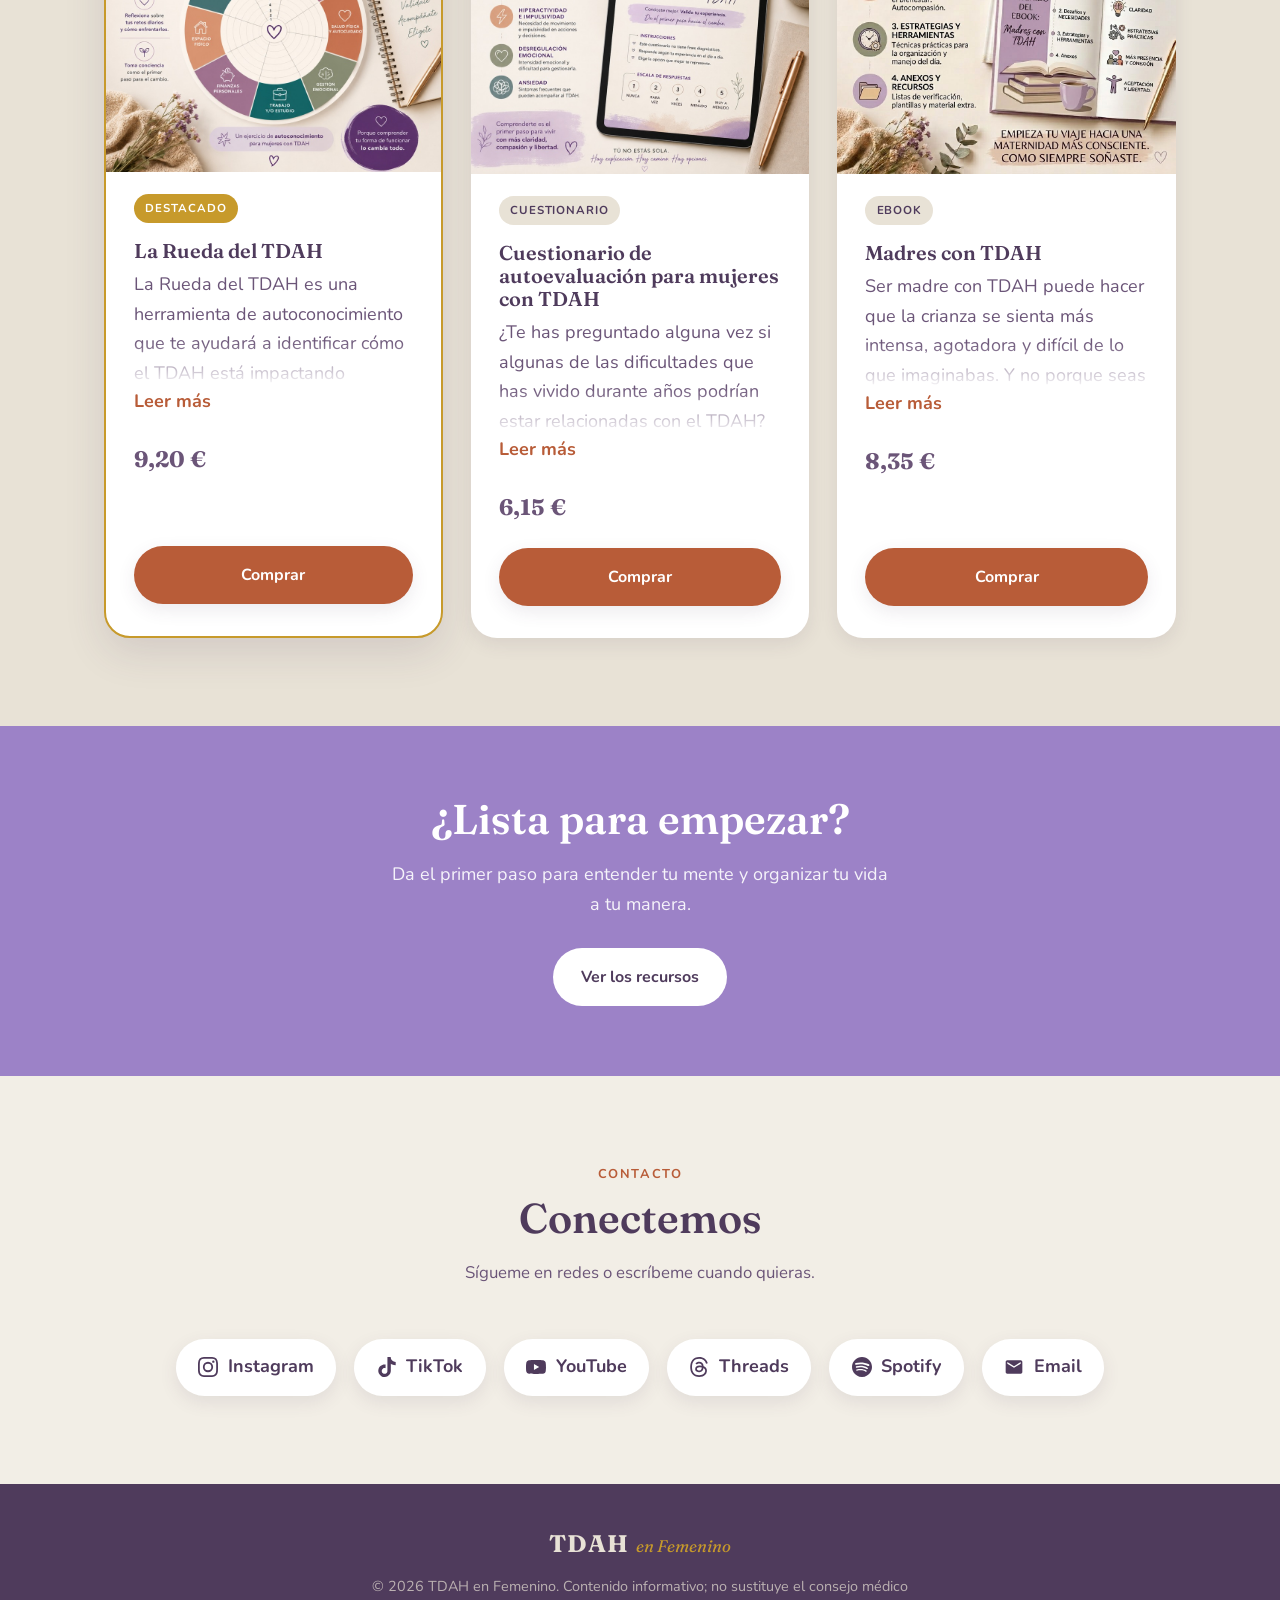
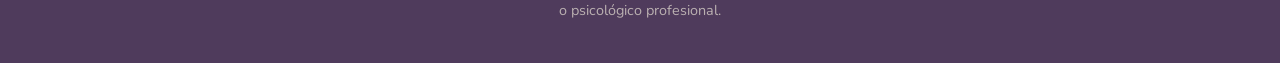
==== commit 645d5cdb: "Ajustar contenido, imágenes e iconos sociales de la landing - Hero: nuevo titular y texto  - Sobre m" ====
--- a/index.html
+++ b/index.html
@@ -49,11 +49,10 @@
       <div class="container hero-inner">
         <div class="hero-content">
           <p class="eyebrow">TDAH en mujeres</p>
-          <h1>Entender tu mente <span class="highlight">cambia</span> tu vida</h1>
+          <h1>No necesitas cambiar quién eres. Necesitas <span class="highlight">entender cómo funcionas</span>.</h1>
           <p class="lead">
-            Recursos claros y cercanos para comprender el TDAH en femenino:
-            guías prácticas y PDFs para acompañarte en tu día a día, sin culpa
-            y con herramientas reales.
+            Una mirada diferente al TDAH femenino para dejar de exigirte
+            funcionar como los demás y empezar a construir desde ti.
           </p>
           <div class="hero-actions">
             <a class="btn btn-primary" href="#productos">Descubrir los recursos</a>
@@ -76,34 +75,68 @@
     <section class="section" id="sobre-mi">
       <div class="container about-grid">
         <div class="about-photo">
-          <img src="assets/img/sobre-mi.png" alt="Susan Ortiz, fundadora de TDAH en Femenino" width="433" height="770" />
+          <img src="assets/img/sobre-mi.jpg" alt="Susan Ortiz, fundadora de TDAH en Femenino" width="960" height="1280" />
         </div>
         <div class="about-text">
           <p class="eyebrow">Sobre mí</p>
-          <h2>Hola, soy <span class="highlight-alt">Susan Ortiz</span></h2>
+          <h2>Soy <span class="highlight-alt">Susan Ortiz</span></h2>
           <p class="about-lead">
-            Psicopedagoga y coach especializada en TDAH femenino. También tengo
-            TDAH, así que no solo te acompaño desde el conocimiento profesional,
-            sino desde la experiencia real de vivir con una mente que muchas
-            veces no encaja en lo que el mundo espera.
-          </p>
-          <p>
-            Acompaño a mujeres a entender cómo funciona su cerebro, dejar de
-            culparse por no ser «suficientes» y empezar a construir una vida más
-            organizada, más libre y más fiel a su manera única de ser. Trabajo
-            con herramientas prácticas, autocompasión y sin juicios.
-          </p>
-          <p>
-            Mi misión es ayudarte a reconocerte, reorganizarte y reinventarte,
-            sin presiones ni exigencias. Todo lo que creo —guías, talleres,
-            sesiones— está diseñado para validar tu proceso, respetar tu ritmo y
-            devolverte la confianza en ti misma.
-          </p>
-          <ul class="about-highlights">
-            <li><strong>Reconocerte</strong> — entender cómo funciona tu mente, sin culpa.</li>
-            <li><strong>Reorganizarte</strong> — herramientas prácticas a tu propio ritmo.</li>
-            <li><strong>Reinventarte</strong> — una vida más libre y fiel a ti misma.</li>
-          </ul>
+            <strong>Psicopedagoga y coach especializada en TDAH femenino.</strong>
+          </p>
+          <p>
+            Durante mucho tiempo pensé que tenía que esforzarme más, organizarme
+            mejor, ser más constante y dejar de «complicarme tanto».
+          </p>
+          <p>
+            Hasta que entendí que no necesitaba seguir intentando encajar en una
+            forma de funcionar que no estaba hecha para mí.
+          </p>
+          <p>
+            Tengo TDAH y, con el tiempo, aprendí que entender mi cerebro no
+            significaba justificarme ni conformarme. Significaba <strong>dejar de
+            luchar contra mí misma y empezar a conocerme de verdad</strong>.
+          </p>
+          <p>
+            Hoy acompaño a mujeres con TDAH —diagnosticado o sospechado— que
+            están cansadas de sentirse desorganizadas, abrumadas, intensas o
+            «demasiado», a comprender cómo funciona su cerebro y encontrar
+            maneras más amables y realistas de vivir.
+          </p>
+          <p>
+            <strong>No creo en fórmulas mágicas, ni en convertirte en una versión
+            más productiva de ti.</strong>
+          </p>
+          <p>
+            Creo en el autoconocimiento, la regulación, la organización
+            compasiva y en construir estrategias que se adapten a ti, y no al
+            revés.
+          </p>
+          <p class="about-closing">
+            <strong>Porque no necesitas cambiar quién eres.<br />
+            Necesitas entender cómo funcionas.</strong>
+          </p>
+        </div>
+        <div class="about-roles">
+          <article class="role-card">
+            <span class="role-icon">🧠</span>
+            <h3>Psicopedagoga</h3>
+            <p>Una mirada educativa y neurodivergente para comprender cómo aprendes, organizas y funcionas.</p>
+          </article>
+          <article class="role-card">
+            <span class="role-icon">🌱</span>
+            <h3>Coach</h3>
+            <p>Acompañamiento práctico para convertir ese conocimiento en cambios posibles.</p>
+          </article>
+          <article class="role-card">
+            <span class="role-icon">🧘‍♀️</span>
+            <h3>Mindfulness</h3>
+            <p>Para ayudarte a desarrollar conciencia sobre tus pensamientos, emociones e impulsos, sin tener que reaccionar automáticamente ante ellos.</p>
+          </article>
+          <article class="role-card">
+            <span class="role-icon">💜</span>
+            <h3>Mujer con TDAH</h3>
+            <p>No hablo del TDAH femenino solo desde la teoría. También conozco el proceso de reconstruirte después de entenderte.</p>
+          </article>
         </div>
       </div>
     </section>
@@ -143,56 +176,117 @@
       <div class="container">
         <div class="section-head">
           <p class="eyebrow">Recursos</p>
-          <h2>Recursos para entenderte y avanzar</h2>
+          <h2>Empieza por aquí</h2>
           <p class="section-sub">
-            Empieza gratis con el cuestionario y, cuando quieras dar el siguiente
-            paso, descubre La Rueda del TDAH. Las compras se gestionan de forma
-            segura en Hotmart.
-          </p>
-        </div>
-
-        <div class="products products-2">
-          <!-- Producto gratuito: cuestionario. Sustituye el href="#" por el enlace de Hotmart. -->
-          <article class="product-card">
-            <div class="product-badge badge-free">Gratis</div>
-            <h3>¿Sospechas que podrías tener TDAH?</h3>
-            <p>
-              Responde este breve cuestionario online diseñado para mujeres y
-              comienza a entender si los retos que enfrentas podrían estar
-              relacionados con el TDAH. Es gratuito y te tomará solo unos minutos.
-            </p>
-            <p>
-              Al finalizar, recibirás en tu correo una copia de tus respuestas y
-              una guía para ayudarte a interpretarlas. Cuanto antes le pongas
-              nombre a lo que sientes, antes podrás dejar de culparte y empezar a
-              entenderte.
-            </p>
-            <p class="product-note">
-              Usa un correo al que accedas con frecuencia: allí recibirás toda la
-              información.
-            </p>
-            <p class="product-price">Gratuito</p>
-            <a class="btn btn-primary btn-block" href="#" target="_blank" rel="noopener">
-              Hacer el cuestionario
-            </a>
-          </article>
-
+            Herramientas creadas para ayudarte a comprenderte, organizarte y
+            avanzar de una forma que tenga sentido para ti.
+          </p>
+        </div>
+
+        <div class="products">
           <!-- Producto destacado: La Rueda del TDAH. -->
           <article class="product-card featured">
             <div class="product-media">
-              <img src="assets/img/rueda-del-tdah.png" alt="Susan Ortiz, creadora de La Rueda del TDAH" loading="lazy" width="465" height="827" />
+              <img src="assets/img/rueda-del-tdah.jpg" alt="La Rueda del TDAH, herramienta visual de autoconocimiento" loading="lazy" width="900" height="900" />
             </div>
             <div class="product-badge">Destacado</div>
             <h3>La Rueda del TDAH</h3>
-            <p>
-              Herramienta visual para obtener claridad en tu vida. A muchas
-              mujeres con TDAH les pasa: hacen de todo, se cansan, pero sienten
-              que no avanzan. Descubre cómo esta herramienta visual y
-              transformadora puede ayudarte a obtener claridad real sobre tu vida
-              y avanzar como deseas. Deja de sentirte desbordada y sin dirección.
-            </p>
-            <a class="btn btn-primary btn-block" href="https://pay.hotmart.com/L102992052D" target="_blank" rel="noopener">
-              Conseguir en Hotmart
+            <div class="product-desc" id="prod-desc-1">
+              <p>
+                La Rueda del TDAH es una herramienta de autoconocimiento que te
+                ayudará a identificar cómo el TDAH está impactando diferentes
+                áreas de tu vida.
+              </p>
+              <p>
+                A través de un ejercicio sencillo, evaluarás 8 áreas clave:
+                organización, relaciones, autocuidado, gestión emocional, trabajo
+                o estudio, finanzas, espacio físico y autoestima. Al completar la
+                rueda, obtendrás una representación visual de tus principales
+                desafíos y de las áreas que pueden necesitar más atención y apoyo.
+              </p>
+              <p>
+                Este recurso no tiene fines diagnósticos. Su objetivo es ayudarte
+                a desarrollar una mayor comprensión de ti misma y de tu forma
+                única de funcionar.
+              </p>
+              <p class="product-closing">
+                <strong>Porque el primer paso para generar cambios es tomar
+                conciencia de dónde te encuentras hoy.</strong>
+              </p>
+            </div>
+            <button class="read-more" type="button" aria-expanded="false" aria-controls="prod-desc-1">Leer más</button>
+            <p class="product-price">9,20 €</p>
+            <a class="btn btn-primary btn-block" href="https://pay.hotmart.com/C107404361L" target="_blank" rel="noopener">
+              Comprar
+            </a>
+          </article>
+
+          <!-- Cuestionario de autoevaluación para mujeres con TDAH. -->
+          <article class="product-card">
+            <div class="product-media">
+              <img src="assets/img/cuestionario-autoevaluacion.jpg" alt="Cuestionario de autoevaluación para mujeres con TDAH" loading="lazy" width="900" height="900" />
+            </div>
+            <div class="product-badge">Cuestionario</div>
+            <h3>Cuestionario de autoevaluación para mujeres con TDAH</h3>
+            <div class="product-desc" id="prod-desc-2">
+              <p>
+                ¿Te has preguntado alguna vez si algunas de las dificultades que
+                has vivido durante años podrían estar relacionadas con el TDAH?
+              </p>
+              <p>
+                Este cuestionario ha sido creado especialmente para mujeres que
+                quieren comprender mejor su forma de pensar, sentir y funcionar.
+                Te ayudará a reconocer patrones y características que pueden estar
+                presentes en el TDAH femenino y a reflexionar sobre cómo estos
+                pueden estar influyendo en diferentes áreas de tu vida.
+              </p>
+              <p>
+                No es una prueba diagnóstica, pero sí puede ser un primer paso
+                para conocerte mejor, poner nombre a algunas experiencias y
+                decidir si quieres profundizar en la comprensión de tu cerebro.
+              </p>
+              <p class="product-closing">
+                <strong>Porque entenderte también es una forma de empezar a
+                cuidarte.</strong>
+              </p>
+            </div>
+            <button class="read-more" type="button" aria-expanded="false" aria-controls="prod-desc-2">Leer más</button>
+            <p class="product-price">6,15 €</p>
+            <a class="btn btn-primary btn-block" href="https://pay.hotmart.com/I107403872X" target="_blank" rel="noopener">
+              Comprar
+            </a>
+          </article>
+
+          <!-- Madres con TDAH (ebook). -->
+          <article class="product-card">
+            <div class="product-media">
+              <img src="assets/img/ebook-madres-con-tdah.jpeg" alt="Ebook Madres con TDAH" loading="lazy" width="1024" height="1024" />
+            </div>
+            <div class="product-badge">Ebook</div>
+            <h3>Madres con TDAH</h3>
+            <div class="product-desc" id="prod-desc-3">
+              <p>
+                Ser madre con TDAH puede hacer que la crianza se sienta más
+                intensa, agotadora y difícil de lo que imaginabas. Y no porque
+                seas una mala madre, sino porque estás intentando responder a las
+                demandas de la maternidad mientras gestionas un cerebro que
+                funciona de otra manera.
+              </p>
+              <p>
+                Este ebook es una guía práctica para comprender mejor cómo el TDAH
+                puede influir en tu maternidad y encontrar estrategias sencillas
+                para organizarte, regular tus emociones y acompañar a tus hijos
+                desde una crianza más consciente y respetuosa.
+              </p>
+              <p class="product-closing">
+                <strong>Menos culpa. Más comprensión. Más herramientas para ti y
+                tu familia.</strong>
+              </p>
+            </div>
+            <button class="read-more" type="button" aria-expanded="false" aria-controls="prod-desc-3">Leer más</button>
+            <p class="product-price">8,35 €</p>
+            <a class="btn btn-primary btn-block" href="https://pay.hotmart.com/N107404601A" target="_blank" rel="noopener">
+              Comprar
             </a>
           </article>
         </div>
@@ -217,25 +311,28 @@
           <p class="eyebrow">Contacto</p>
           <h2>Conectemos</h2>
           <p class="section-sub">
-            Sígueme en redes o escríbeme. Sustituye los enlaces por tus perfiles.
+            Sígueme en redes o escríbeme cuando quieras.
           </p>
         </div>
 
         <div class="socials">
-          <a class="social" href="#" target="_blank" rel="noopener" aria-label="Instagram">
-            <span class="social-icon">📸</span><span>Instagram</span>
-          </a>
-          <a class="social" href="#" target="_blank" rel="noopener" aria-label="TikTok">
-            <span class="social-icon">🎵</span><span>TikTok</span>
-          </a>
-          <a class="social" href="#" target="_blank" rel="noopener" aria-label="YouTube">
-            <span class="social-icon">▶️</span><span>YouTube</span>
-          </a>
-          <a class="social" href="#" target="_blank" rel="noopener" aria-label="LinkedIn">
-            <span class="social-icon">💼</span><span>LinkedIn</span>
-          </a>
-          <a class="social" href="mailto:hola@tucorreo.com" aria-label="Correo electrónico">
-            <span class="social-icon">✉️</span><span>Email</span>
+          <a class="social" href="https://www.instagram.com/tdah_en_femenino/" target="_blank" rel="noopener" aria-label="Instagram">
+            <svg class="social-icon" viewBox="0 0 24 24" fill="currentColor" aria-hidden="true" focusable="false"><path d="M12 2.163c3.204 0 3.584.012 4.85.07 3.252.148 4.771 1.691 4.919 4.919.058 1.265.069 1.645.069 4.849 0 3.205-.012 3.584-.069 4.849-.149 3.225-1.664 4.771-4.919 4.919-1.266.058-1.644.07-4.85.07-3.204 0-3.584-.012-4.849-.07-3.26-.149-4.771-1.699-4.919-4.92-.058-1.265-.07-1.644-.07-4.849 0-3.204.013-3.583.07-4.849.149-3.227 1.664-4.771 4.919-4.919 1.266-.057 1.645-.069 4.849-.069zM12 0C8.741 0 8.333.014 7.053.072 2.695.272.273 2.69.073 7.052.014 8.333 0 8.741 0 12c0 3.259.014 3.668.072 4.948.2 4.358 2.618 6.78 6.98 6.98C8.333 23.986 8.741 24 12 24c3.259 0 3.668-.014 4.948-.072 4.354-.2 6.782-2.618 6.979-6.98.059-1.28.073-1.689.073-4.948 0-3.259-.014-3.667-.072-4.947-.196-4.354-2.617-6.78-6.979-6.98C15.668.014 15.259 0 12 0zm0 5.838a6.162 6.162 0 100 12.324 6.162 6.162 0 000-12.324zM12 16a4 4 0 110-8 4 4 0 010 8zm6.406-11.845a1.44 1.44 0 100 2.881 1.44 1.44 0 000-2.881z"/></svg><span>Instagram</span>
+          </a>
+          <a class="social" href="https://www.tiktok.com/@tdah_en_femenino" target="_blank" rel="noopener" aria-label="TikTok">
+            <svg class="social-icon" viewBox="0 0 24 24" fill="currentColor" aria-hidden="true" focusable="false"><path d="M12.525.02c1.31-.02 2.61-.01 3.91-.02.08 1.53.63 3.09 1.75 4.17 1.12 1.11 2.7 1.62 4.24 1.79v4.03c-1.44-.05-2.89-.35-4.2-.97-.57-.26-1.1-.59-1.62-.93-.01 2.92.01 5.84-.02 8.75-.08 1.4-.54 2.79-1.35 3.94-1.31 1.92-3.58 3.17-5.91 3.21-1.43.08-2.86-.31-4.08-1.03-2.02-1.19-3.44-3.37-3.65-5.71-.02-.5-.03-1-.01-1.49.18-1.9 1.12-3.72 2.58-4.96 1.66-1.44 3.98-2.13 6.15-1.72.02 1.48-.04 2.96-.04 4.44-.99-.32-2.15-.23-3.02.37-.63.41-1.11 1.04-1.36 1.75-.21.51-.15 1.07-.14 1.61.24 1.64 1.82 3.02 3.5 2.87 1.12-.01 2.19-.66 2.77-1.61.19-.33.4-.67.41-1.06.1-1.79.06-3.57.07-5.36.01-4.03-.01-8.05.02-12.07z"/></svg><span>TikTok</span>
+          </a>
+          <a class="social" href="https://www.youtube.com/@TDAHenFemenino" target="_blank" rel="noopener" aria-label="YouTube">
+            <svg class="social-icon" viewBox="0 0 24 24" fill="currentColor" aria-hidden="true" focusable="false"><path d="M23.498 6.186a3.016 3.016 0 0 0-2.122-2.136C19.505 3.545 12 3.545 12 3.545s-7.505 0-9.377.505A3.017 3.017 0 0 0 .502 6.186C0 8.07 0 12 0 12s0 3.93.502 5.814a3.016 3.016 0 0 0 2.122 2.136c1.871.505 9.376.505 9.376.505s7.505 0 9.377-.505a3.015 3.015 0 0 0 2.122-2.136C24 15.93 24 12 24 12s0-3.93-.502-5.814zM9.545 15.568V8.432L15.818 12l-6.273 3.568z"/></svg><span>YouTube</span>
+          </a>
+          <a class="social" href="https://www.threads.com/@tdah_en_femenino" target="_blank" rel="noopener" aria-label="Threads">
+            <svg class="social-icon" viewBox="0 0 24 24" fill="currentColor" aria-hidden="true" focusable="false"><path d="M12.186 24h-.007c-3.581-.024-6.334-1.205-8.184-3.509C2.35 18.44 1.5 15.586 1.472 12.01v-.017c.03-3.579.879-6.43 2.525-8.482C5.845 1.205 8.6.024 12.18 0h.014c2.746.02 5.043.725 6.826 2.098 1.677 1.29 2.858 3.13 3.509 5.467l-2.04.569c-1.104-3.96-3.898-5.984-8.304-6.015-2.91.022-5.11.936-6.54 2.717C4.307 6.504 3.616 8.914 3.589 12c.027 3.086.718 5.496 2.057 7.164 1.43 1.783 3.631 2.698 6.54 2.717 2.623-.02 4.358-.631 5.8-2.045 1.647-1.613 1.618-3.593 1.09-4.798-.31-.71-.873-1.3-1.634-1.75-.192 1.352-.622 2.446-1.284 3.272-.886 1.102-2.14 1.704-3.73 1.79-1.202.065-2.361-.218-3.259-.801-1.063-.689-1.685-1.74-1.752-2.964-.065-1.19.408-2.285 1.33-3.082.88-.76 2.119-1.207 3.583-1.291a13.853 13.853 0 0 1 3.02.142c-.126-.742-.375-1.332-.75-1.757-.513-.586-1.308-.883-2.359-.89h-.029c-.844 0-1.992.232-2.721 1.32L7.734 7.847c.98-1.454 2.568-2.256 4.478-2.256h.044c3.194.02 5.097 1.975 5.287 5.388.108.046.216.094.321.142 1.49.7 2.58 1.761 3.154 3.07.797 1.82.871 4.79-1.548 7.158-1.85 1.81-4.094 2.628-7.277 2.65zm1.003-11.69c-.242 0-.487.007-.739.021-1.836.103-2.98.946-2.916 2.143.067 1.256 1.452 1.839 2.784 1.767 1.224-.065 2.818-.543 3.086-3.71a10.5 10.5 0 0 0-2.215-.221z"/></svg><span>Threads</span>
+          </a>
+          <a class="social" href="https://open.spotify.com/show/7LtHsrQdTnMFi4iqPf178T" target="_blank" rel="noopener" aria-label="Spotify">
+            <svg class="social-icon" viewBox="0 0 24 24" fill="currentColor" aria-hidden="true" focusable="false"><path d="M12 0C5.4 0 0 5.4 0 12s5.4 12 12 12 12-5.4 12-12S18.66 0 12 0zm5.521 17.34c-.24.359-.66.48-1.021.24-2.82-1.74-6.36-2.101-10.561-1.141-.418.122-.779-.179-.899-.539-.12-.421.18-.78.54-.9 4.56-1.021 8.52-.6 11.64 1.32.42.18.479.659.301 1.02zm1.44-3.3c-.301.42-.841.6-1.262.3-3.239-1.98-8.159-2.58-11.939-1.38-.479.12-1.02-.12-1.14-.6-.12-.48.12-1.021.6-1.141C9.6 9.9 15 10.561 18.72 12.84c.361.181.54.78.241 1.2zm.12-3.36C15.24 8.4 8.82 8.16 5.16 9.301c-.6.179-1.2-.181-1.38-.721-.18-.601.18-1.2.72-1.381 4.26-1.26 11.28-1.02 15.721 1.621.539.3.719 1.02.419 1.56-.299.421-1.02.599-1.559.3z"/></svg><span>Spotify</span>
+          </a>
+          <a class="social" href="mailto:mundo.terapia1@gmail.com" aria-label="Correo electrónico">
+            <svg class="social-icon" viewBox="0 0 24 24" fill="currentColor" aria-hidden="true" focusable="false"><path d="M20 4H4c-1.1 0-1.99.9-1.99 2L2 18c0 1.1.9 2 2 2h16c1.1 0 2-.9 2-2V6c0-1.1-.9-2-2-2zm0 4-8 5-8-5V6l8 5 8-5v2z"/></svg><span>Email</span>
           </a>
         </div>
       </div>
--- a/assets/css/styles.css
+++ b/assets/css/styles.css
@@ -235,27 +235,41 @@
   display: grid;
   grid-template-columns: 0.8fr 1.2fr;
   gap: 52px;
-  align-items: center;
-}
+  align-items: stretch;
+}
+.about-photo { height: 100%; }
 .about-photo img {
   width: 100%;
+  height: 100%;
   border-radius: var(--radius-lg);
   box-shadow: var(--shadow);
   display: block;
   object-fit: cover;
 }
 .about-lead { font-size: 1.12rem; color: var(--ink); }
-.about-highlights { list-style: none; padding: 0; margin: 1.4rem 0 0; }
-.about-highlights li {
-  padding: 0.55rem 0 0.55rem 1.6rem;
-  position: relative;
-}
-.about-highlights li::before {
-  content: "◆";
-  position: absolute;
-  left: 0;
-  color: var(--gold);
-}
+.about-closing { font-size: 1.08rem; }
+.about-roles {
+  display: grid;
+  grid-template-columns: repeat(auto-fit, minmax(220px, 1fr));
+  gap: 20px;
+  grid-column: 1 / -1;
+  margin-top: 8px;
+}
+.role-card {
+  background: var(--beige);
+  border-radius: var(--radius);
+  padding: 20px 22px;
+}
+.role-icon { font-size: 1.5rem; display: block; margin-bottom: 0.5rem; }
+.role-card h3 {
+  font-family: var(--font-title);
+  font-size: 1rem;
+  letter-spacing: 0.04em;
+  text-transform: uppercase;
+  color: var(--ink);
+  margin: 0 0 0.4rem;
+}
+.role-card p { color: var(--ink-soft); font-size: 0.95rem; margin: 0; }
 
 /* ---------- Features (El TDAH) ---------- */
 .features {
@@ -310,6 +324,42 @@
 }
 .product-card.featured .product-badge { background: var(--gold); color: var(--white); }
 .product-card p { color: var(--ink-soft); }
+.product-closing strong { color: var(--terracotta); }
+.read-more {
+  display: none;
+  align-self: flex-start;
+  padding: 0;
+  margin: 0 0 1.1rem;
+  background: none;
+  border: none;
+  font: inherit;
+  font-weight: 700;
+  color: var(--terracotta);
+  cursor: pointer;
+}
+.read-more:hover { text-decoration: underline; }
+html.js .read-more { display: inline-block; }
+html.js .product-desc {
+  position: relative;
+  overflow: hidden;
+  max-height: 6.5em;
+  transition: max-height var(--transition);
+}
+html.js .product-desc::after {
+  content: "";
+  position: absolute;
+  left: 0;
+  right: 0;
+  bottom: 0;
+  height: 2.6em;
+  background: linear-gradient(to bottom, rgba(255, 255, 255, 0), var(--white));
+  pointer-events: none;
+  transition: opacity var(--transition);
+}
+html.js .product-desc.expanded {
+  max-height: 60em;
+}
+html.js .product-desc.expanded::after { opacity: 0; }
 .product-price {
   font-family: var(--font-title);
   font-size: 1.4rem;
@@ -376,7 +426,7 @@
   transition: transform var(--transition), color var(--transition);
 }
 .social:hover { transform: translateY(-3px); color: var(--terracotta); }
-.social-icon { font-size: 1.2rem; }
+.social-icon { width: 20px; height: 20px; display: block; flex-shrink: 0; }
 
 /* ---------- Footer ---------- */
 .site-footer {
@@ -420,6 +470,8 @@
   .about-grid { grid-template-columns: 1fr; }
   .hero-visual { order: -1; }
   .hero-content .lead { max-width: none; }
+  .about-photo,
+  .about-photo img { height: auto; }
 
   .features,
   .products { grid-template-columns: 1fr; }
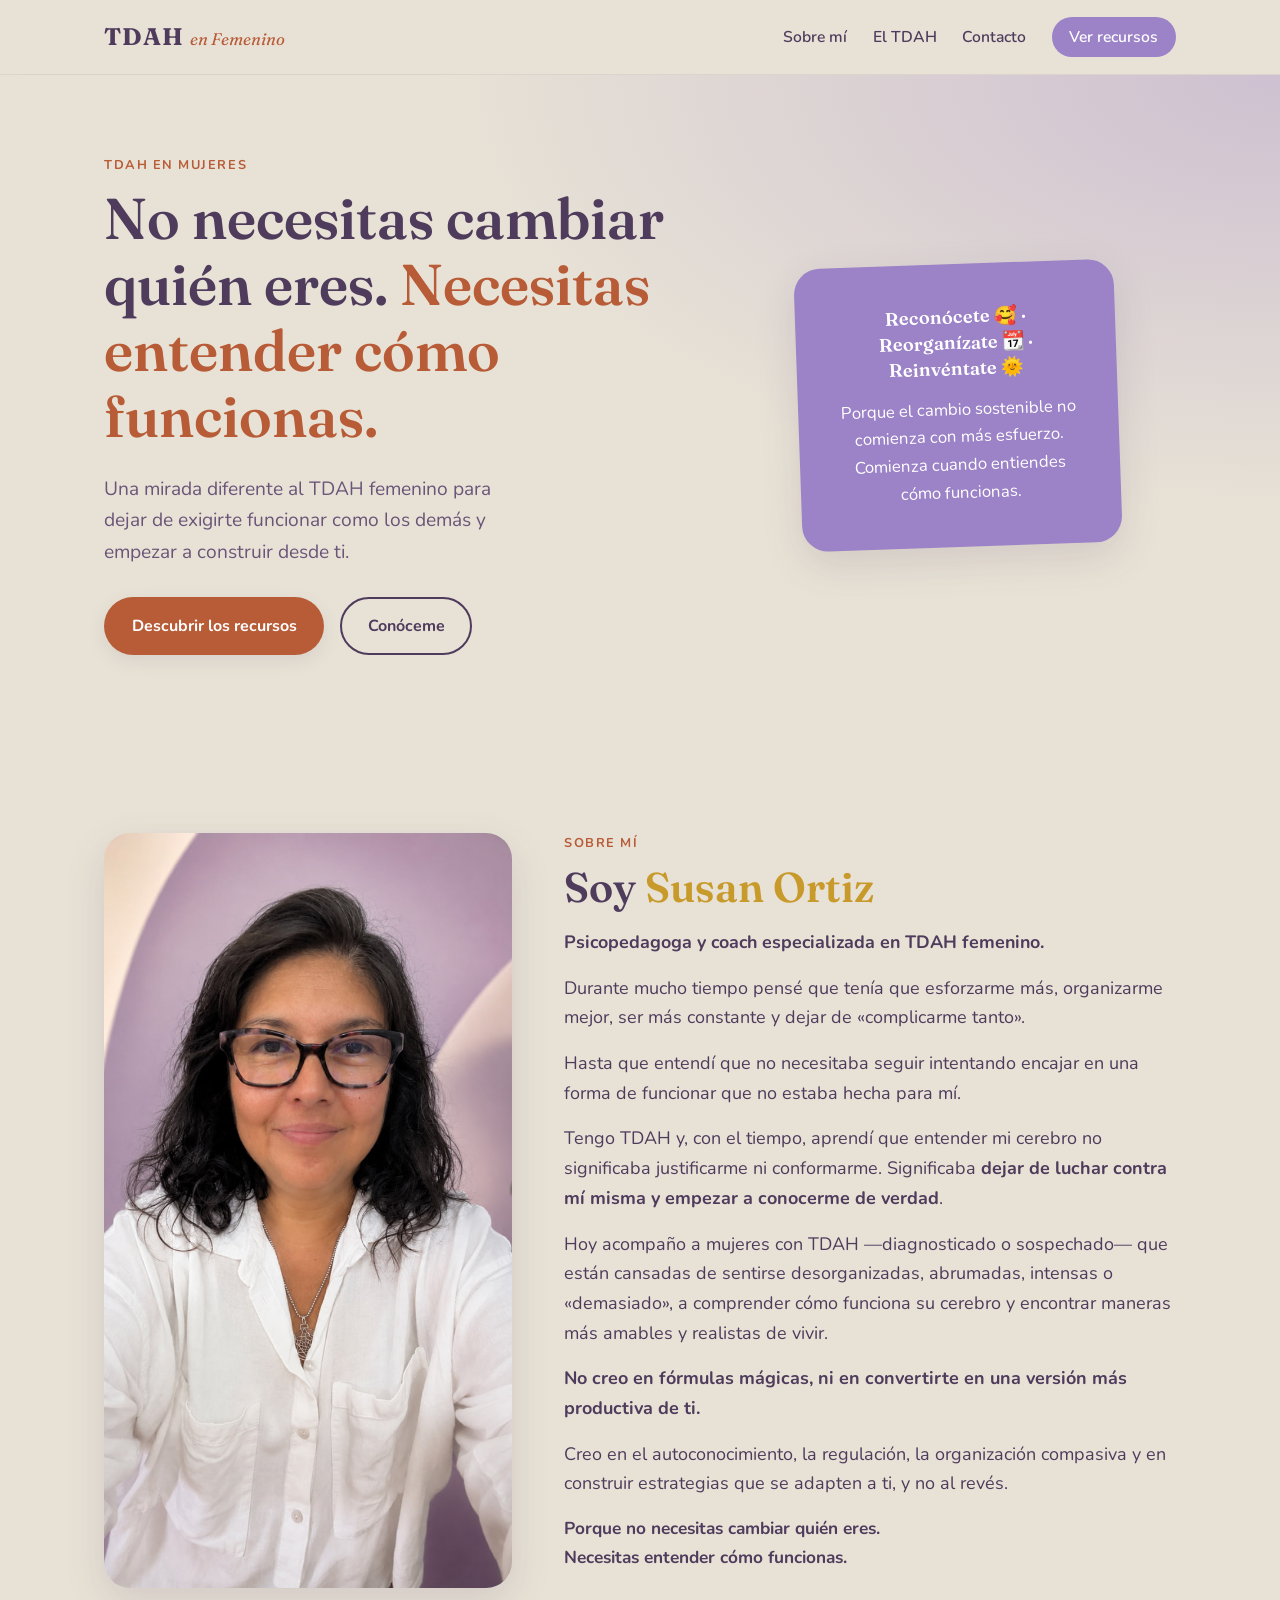
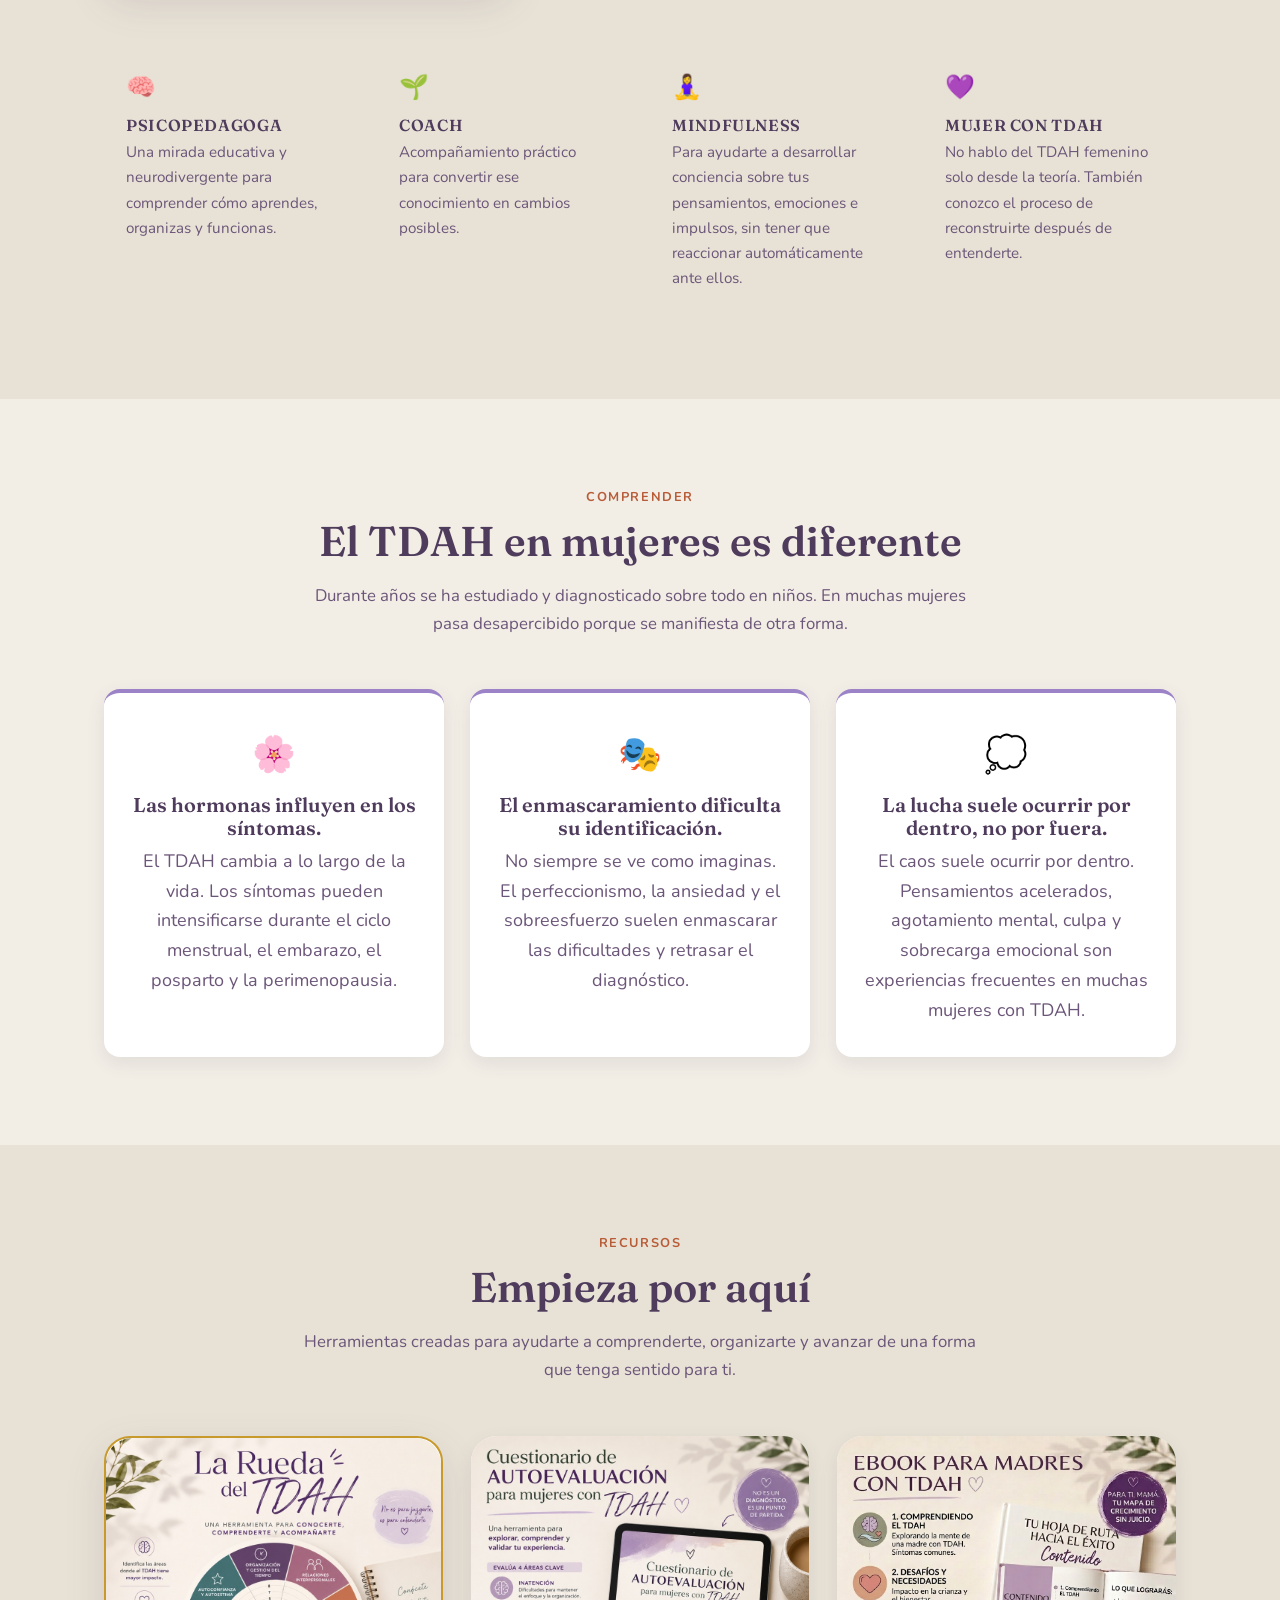
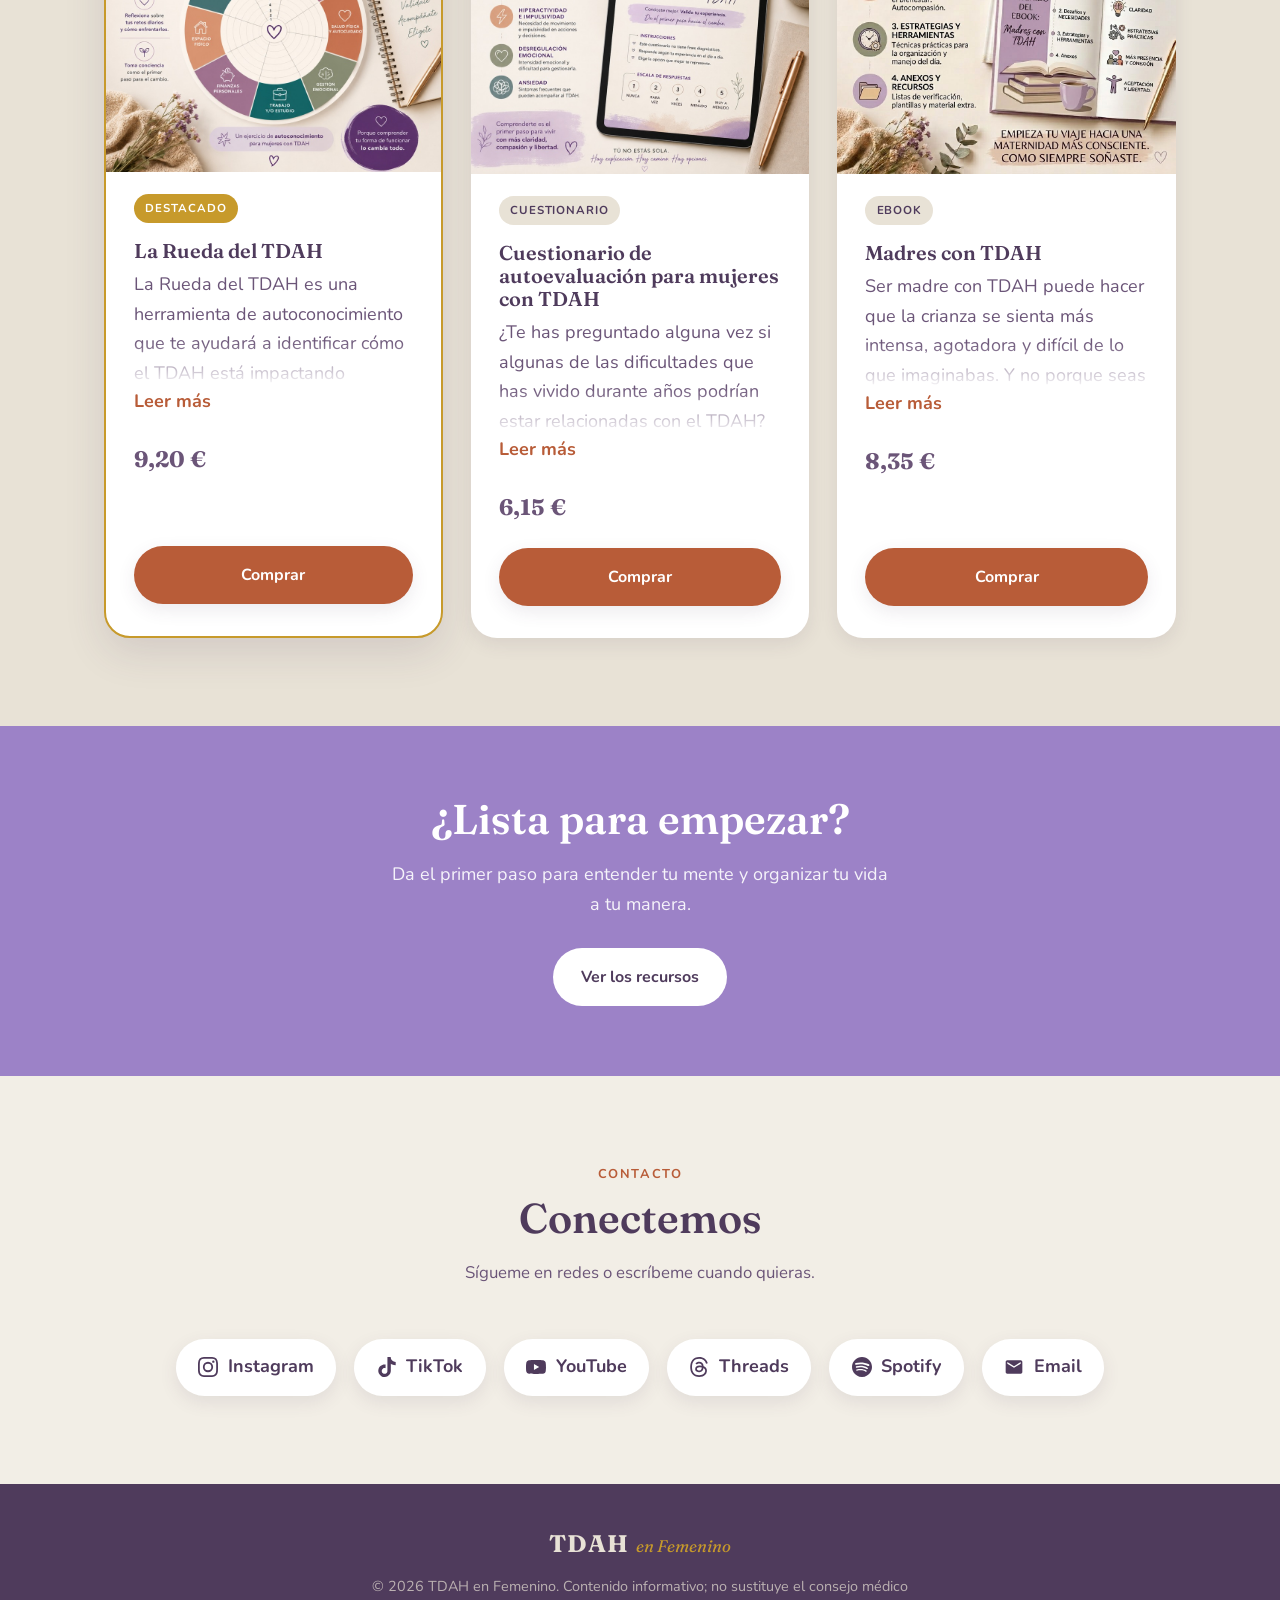
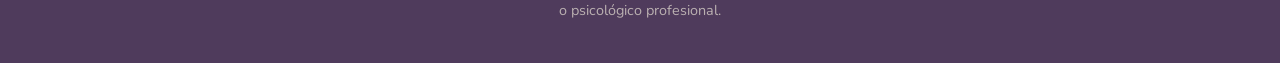
==== commit 0bd4cb0d: "Colorear el título del hero: 1.ª frase en morado, 2.ª en terracota" ====
--- a/index.html
+++ b/index.html
@@ -49,7 +49,7 @@
       <div class="container hero-inner">
         <div class="hero-content">
           <p class="eyebrow">TDAH en mujeres</p>
-          <h1>No necesitas cambiar quién eres. Necesitas <span class="highlight">entender cómo funcionas</span>.</h1>
+          <h1>No necesitas cambiar quién eres. <span class="highlight">Necesitas entender cómo funcionas.</span></h1>
           <p class="lead">
             Una mirada diferente al TDAH femenino para dejar de exigirte
             funcionar como los demás y empezar a construir desde ti.
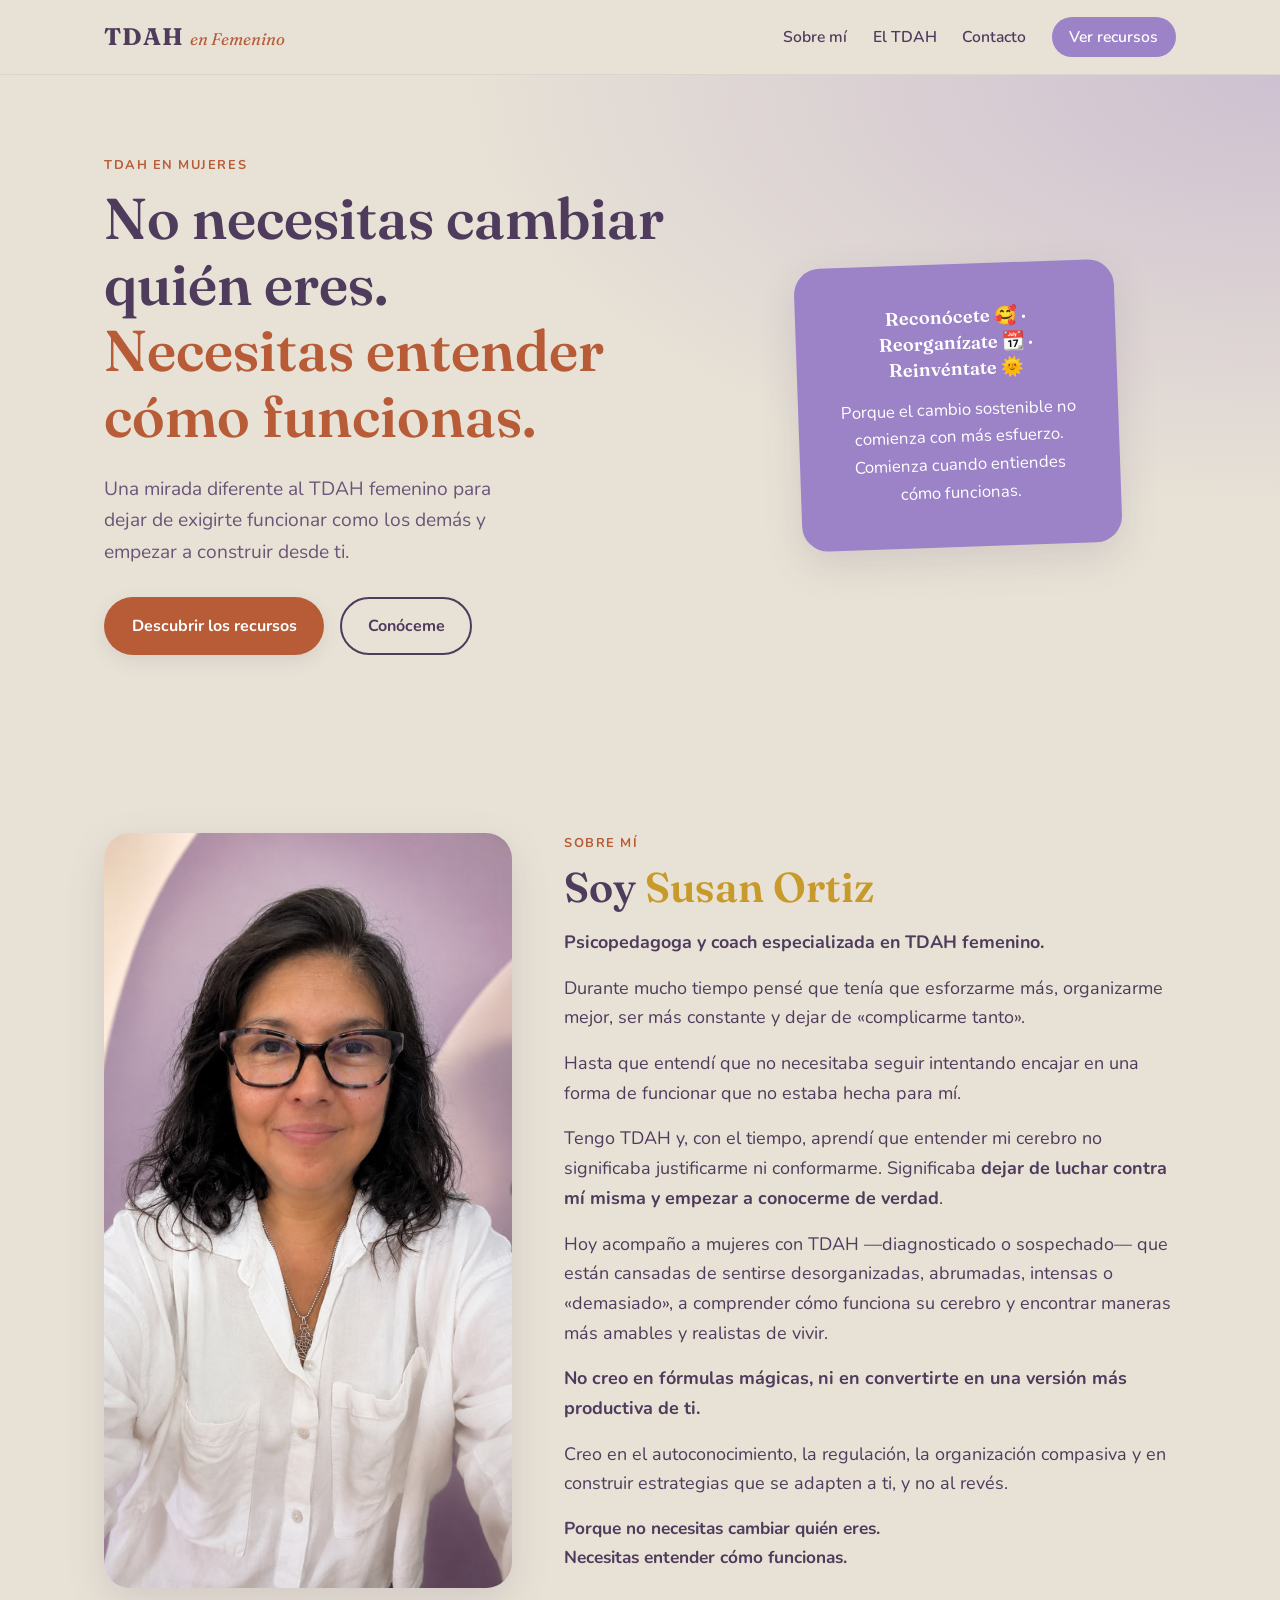
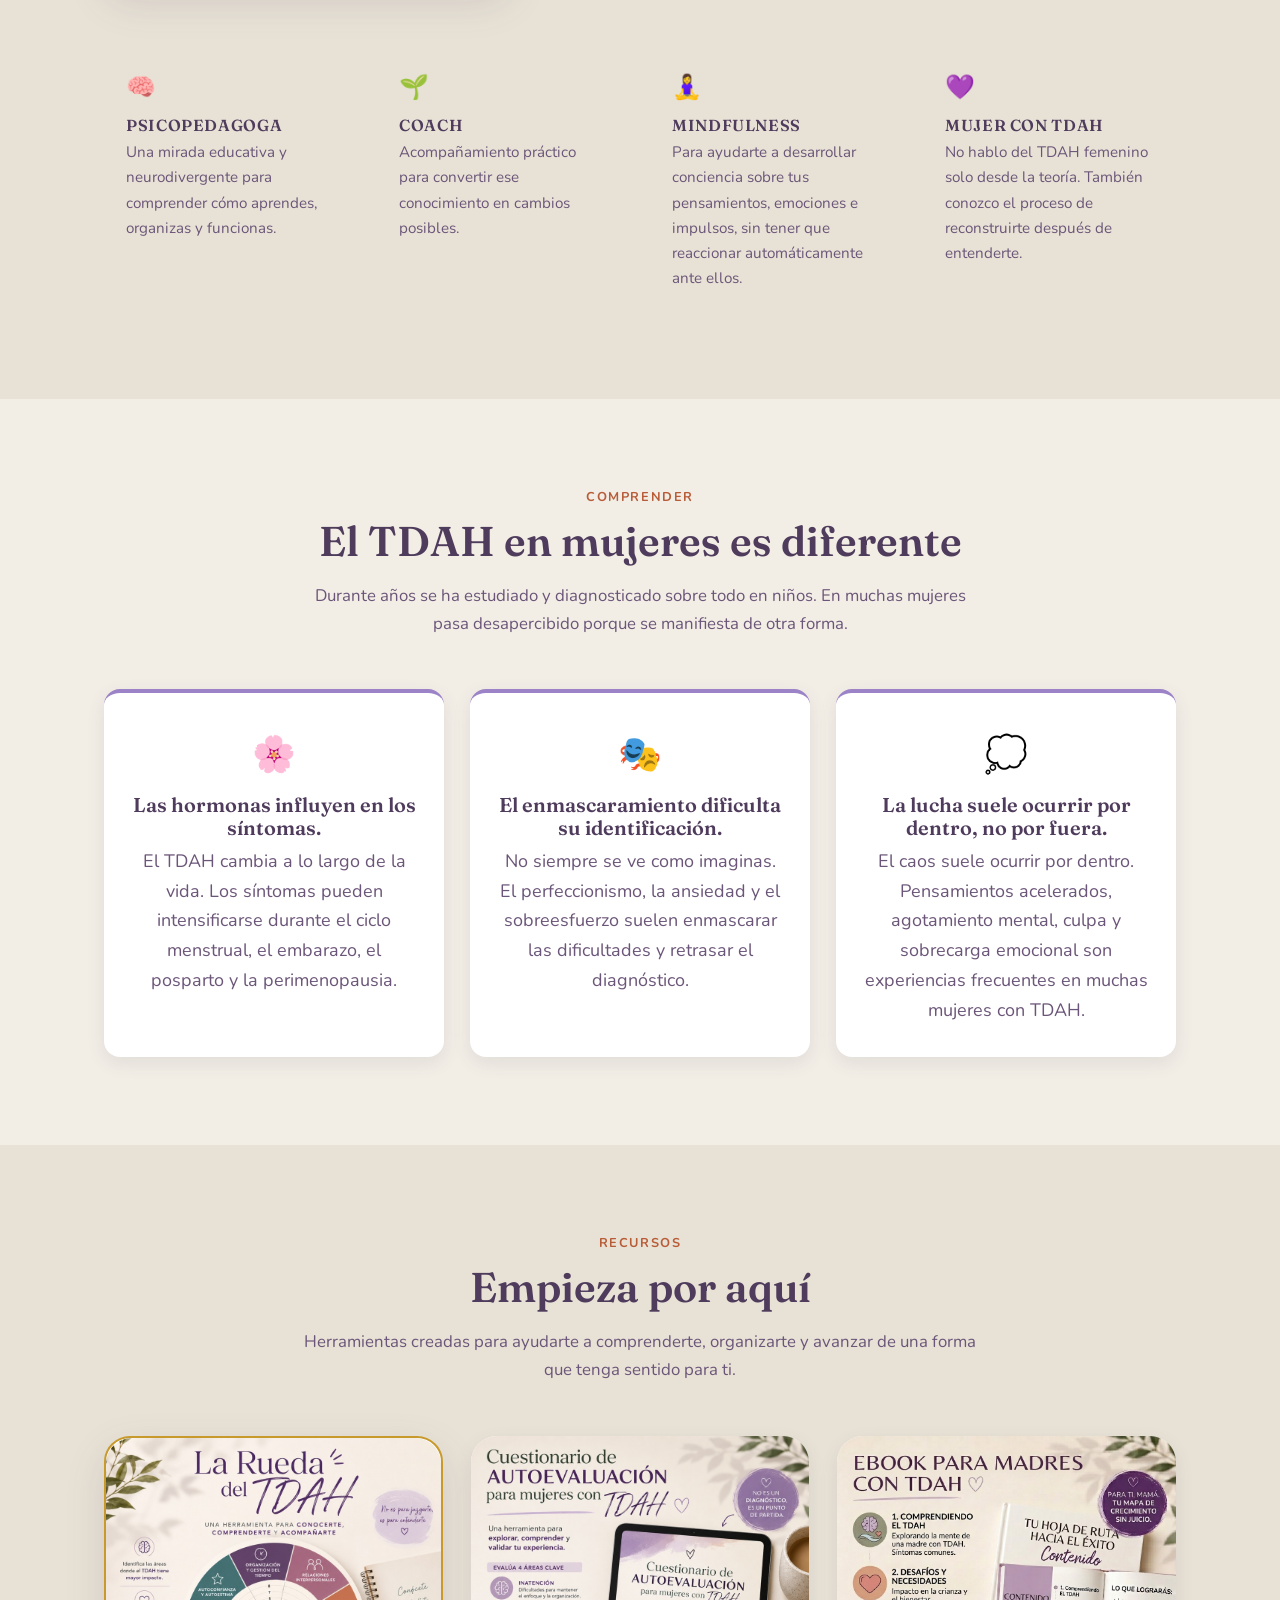
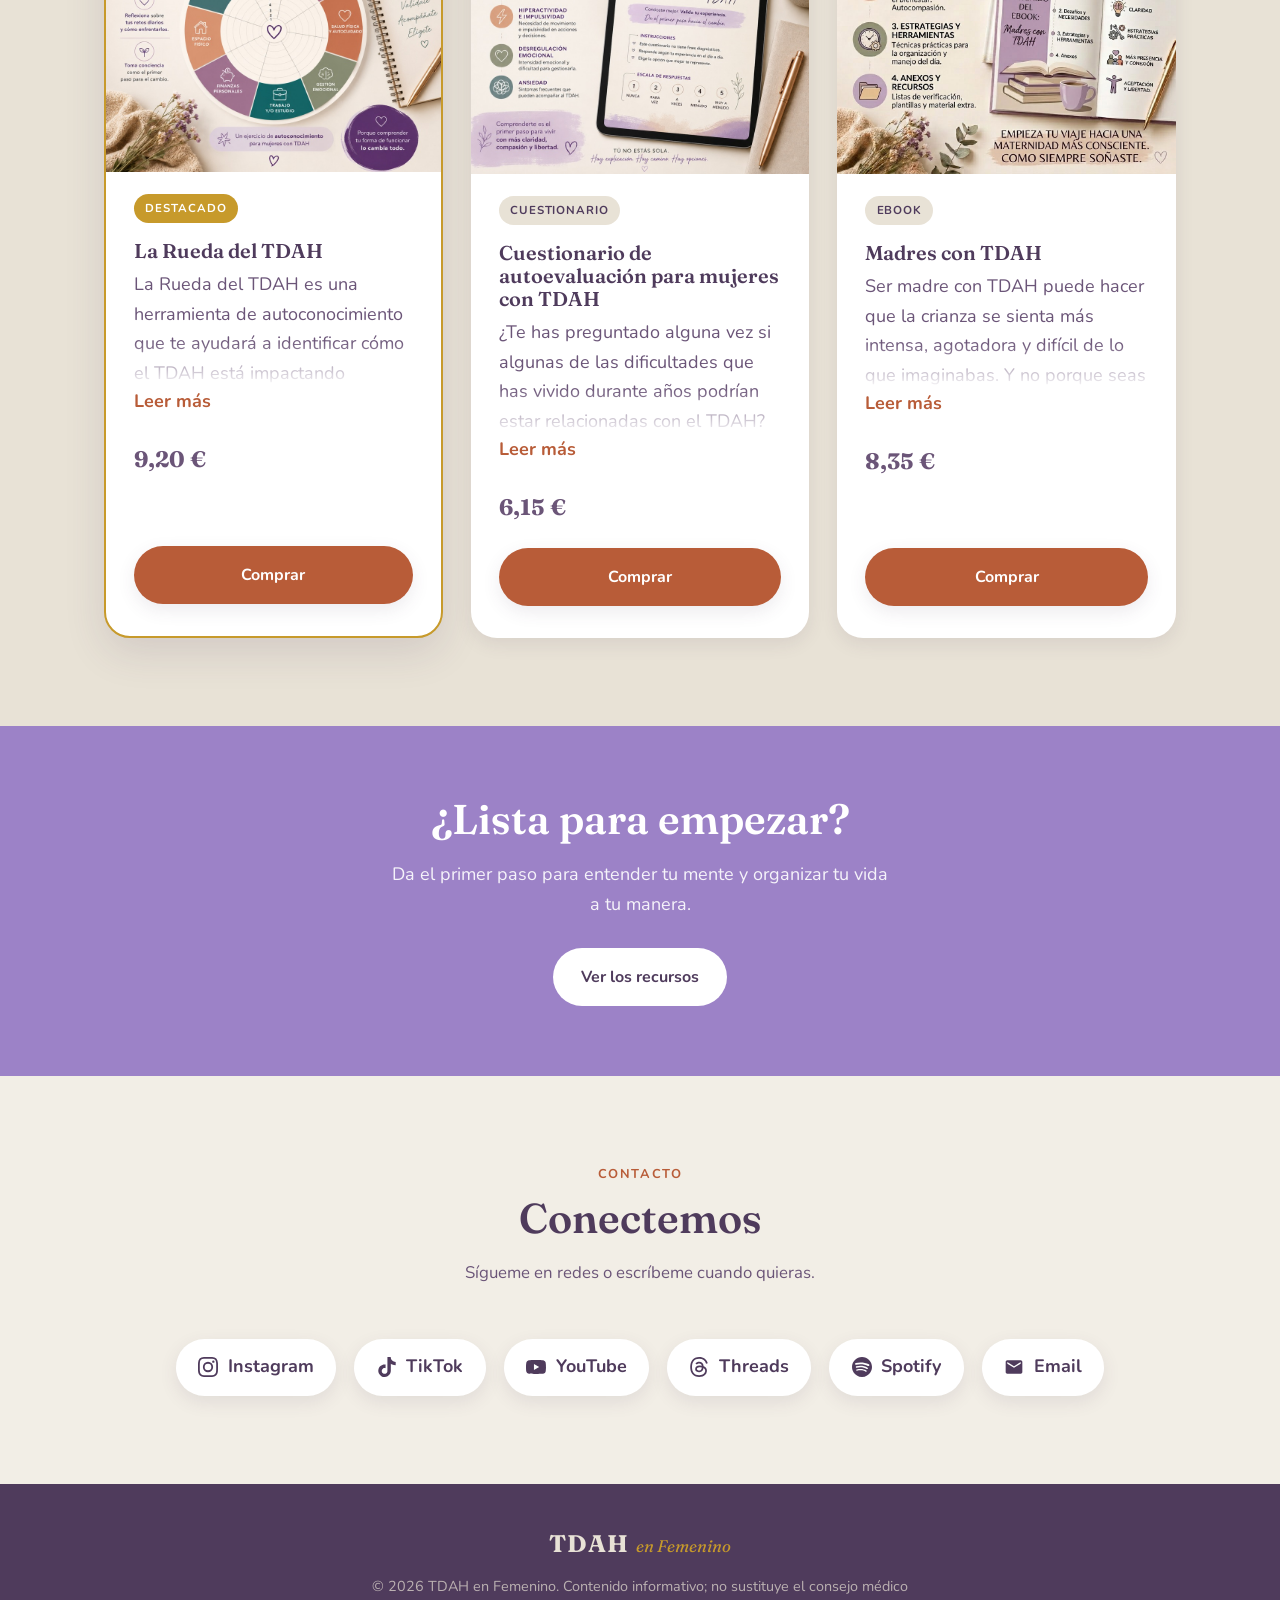
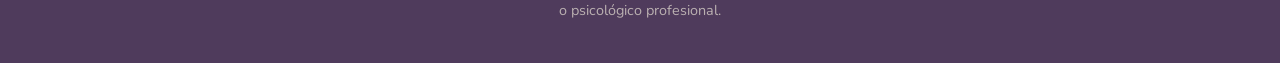
==== commit 976c7245: "Separar las dos frases del título del hero en líneas distintas" ====
--- a/index.html
+++ b/index.html
@@ -49,7 +49,7 @@
       <div class="container hero-inner">
         <div class="hero-content">
           <p class="eyebrow">TDAH en mujeres</p>
-          <h1>No necesitas cambiar quién eres. <span class="highlight">Necesitas entender cómo funcionas.</span></h1>
+          <h1>No necesitas cambiar quién eres.<br /><span class="highlight">Necesitas entender cómo funcionas.</span></h1>
           <p class="lead">
             Una mirada diferente al TDAH femenino para dejar de exigirte
             funcionar como los demás y empezar a construir desde ti.
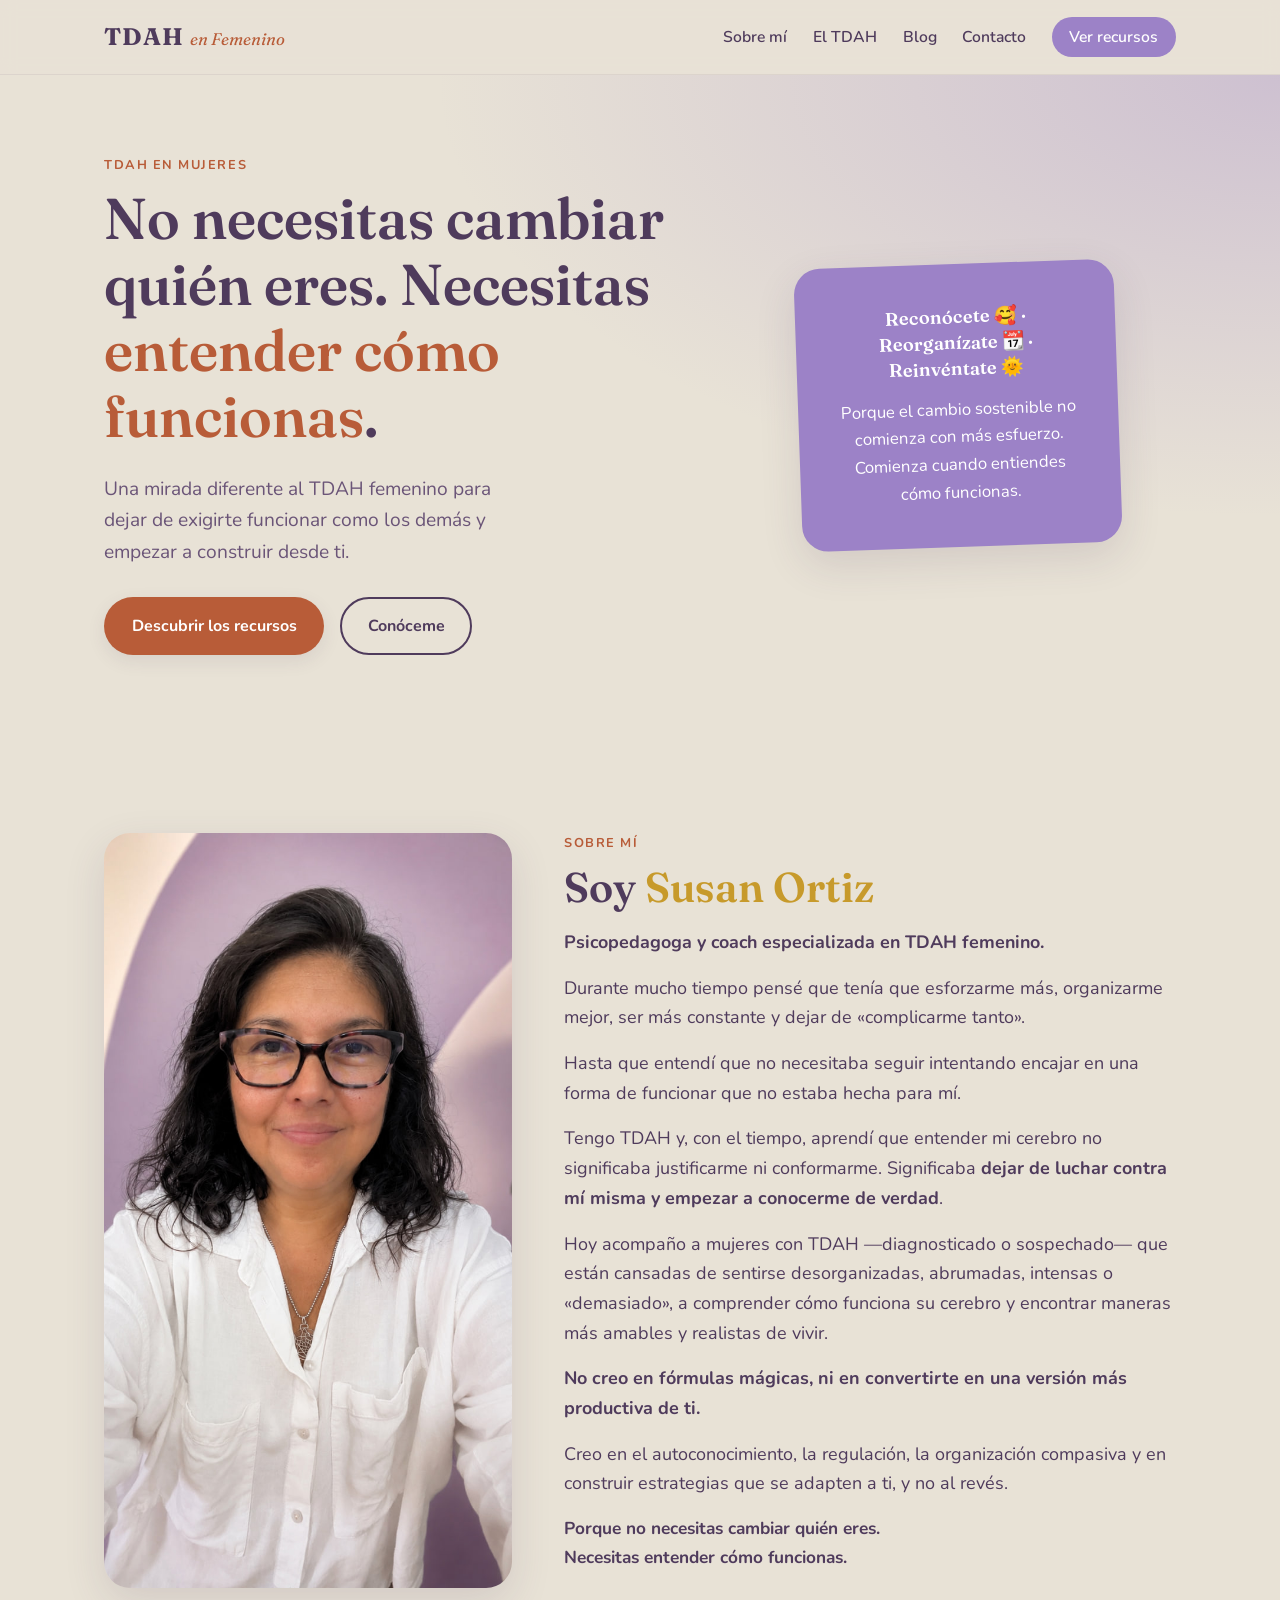
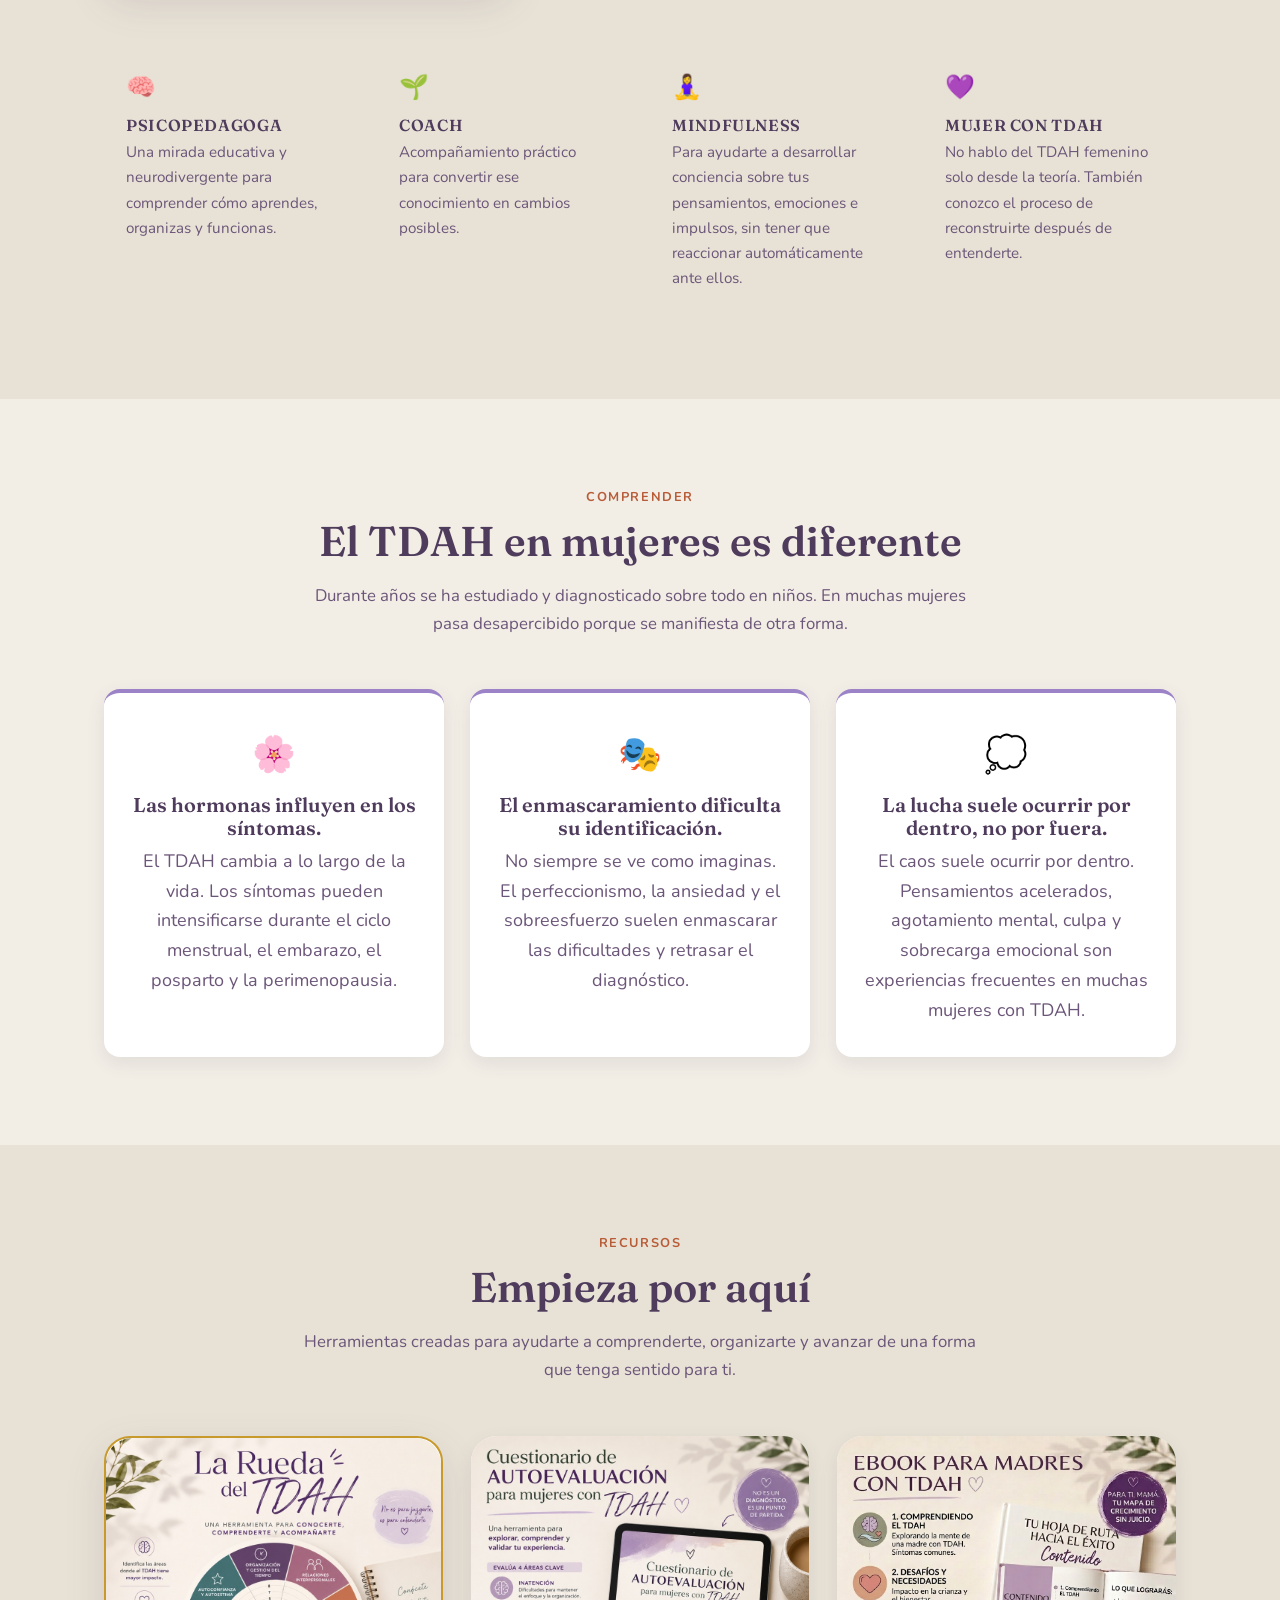
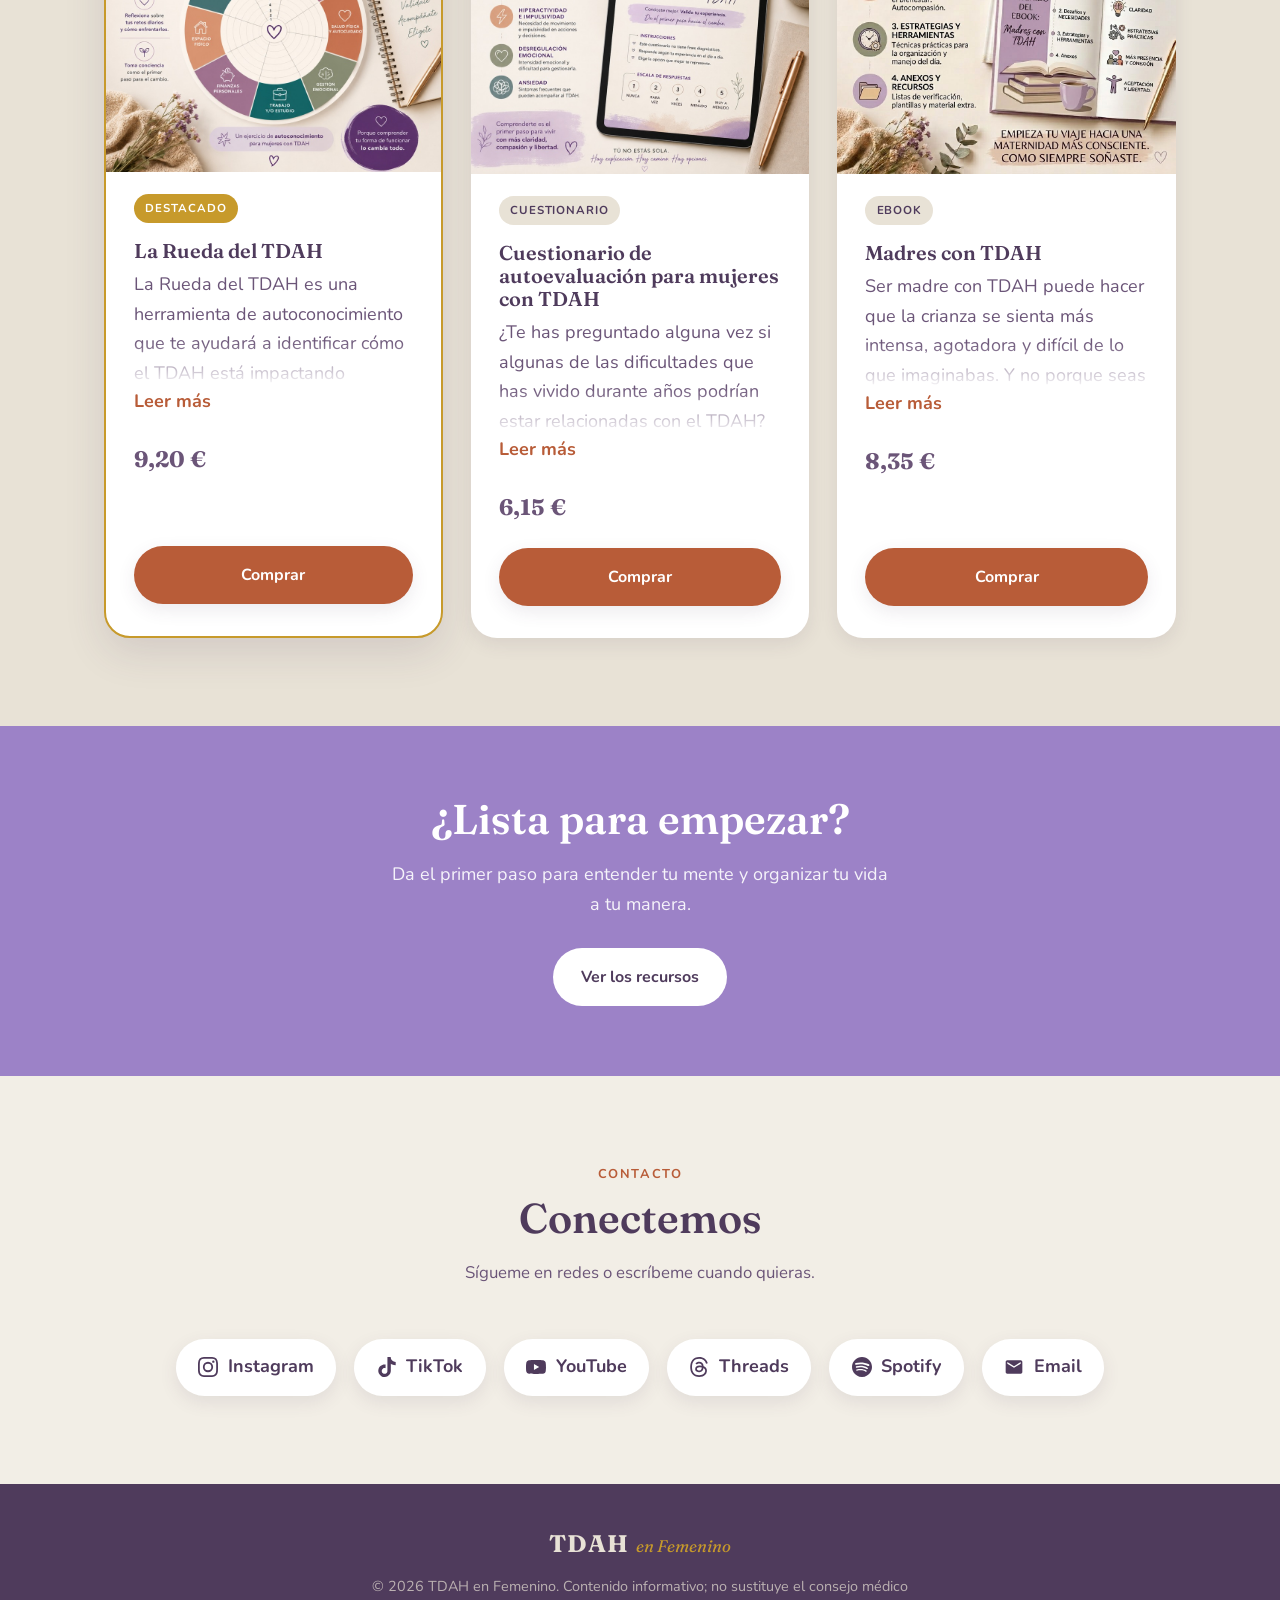
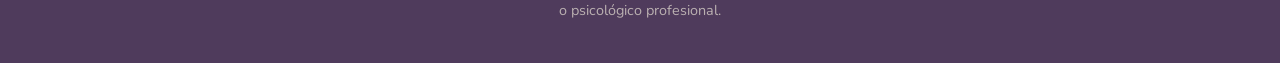
==== commit a8507a79: "Añadir sección de blog con páginas independientes - Nueva /blog/ (listado) y primer artículo en su p" ====
--- a/index.html
+++ b/index.html
@@ -36,6 +36,7 @@
         <ul class="nav-menu" id="navMenu">
           <li><a href="#sobre-mi">Sobre mí</a></li>
           <li><a href="#tdah">El TDAH</a></li>
+          <li><a href="/blog/">Blog</a></li>
           <li><a href="#contacto">Contacto</a></li>
           <li><a class="nav-cta" href="#productos">Ver recursos</a></li>
         </ul>
@@ -49,7 +50,7 @@
       <div class="container hero-inner">
         <div class="hero-content">
           <p class="eyebrow">TDAH en mujeres</p>
-          <h1>No necesitas cambiar quién eres.<br /><span class="highlight">Necesitas entender cómo funcionas.</span></h1>
+          <h1>No necesitas cambiar quién eres. Necesitas <span class="highlight">entender cómo funcionas</span>.</h1>
           <p class="lead">
             Una mirada diferente al TDAH femenino para dejar de exigirte
             funcionar como los demás y empezar a construir desde ti.
--- a/assets/css/styles.css
+++ b/assets/css/styles.css
@@ -427,6 +427,55 @@
 }
 .social:hover { transform: translateY(-3px); color: var(--terracotta); }
 .social-icon { width: 20px; height: 20px; display: block; flex-shrink: 0; }
+
+/* ---------- Blog: listado ---------- */
+.post-grid {
+  display: grid;
+  grid-template-columns: repeat(auto-fill, minmax(300px, 1fr));
+  gap: 28px;
+  align-items: stretch;
+}
+.post-card {
+  background: var(--white);
+  border-radius: var(--radius-lg);
+  padding: 30px 28px;
+  box-shadow: var(--shadow-sm);
+  display: flex;
+  flex-direction: column;
+  transition: transform var(--transition), box-shadow var(--transition);
+}
+.post-card:hover { transform: translateY(-6px); box-shadow: var(--shadow); }
+.post-date {
+  font-size: 0.82rem;
+  font-weight: 700;
+  letter-spacing: 0.06em;
+  text-transform: uppercase;
+  color: var(--ink-soft);
+  margin: 0 0 0.6rem;
+}
+.post-card-title { font-size: 1.4rem; margin: 0 0 0.6rem; }
+.post-card-title a { color: var(--ink); }
+.post-card-title a:hover { color: var(--terracotta); }
+.post-excerpt { color: var(--ink-soft); margin: 0 0 1.2rem; }
+.post-more { font-weight: 700; margin-top: auto; align-self: flex-start; }
+
+/* ---------- Blog: artículo ---------- */
+.post-container { max-width: 720px; }
+.post-back { font-weight: 700; display: inline-block; }
+.post-header { margin: 1.6rem 0 2rem; }
+.post-header h1 { margin: 0.4rem 0 0; }
+.post-body { font-size: 1.08rem; }
+.post-body p { margin: 0 0 1.3rem; }
+.post-body ul { margin: 0 0 1.3rem; padding-left: 1.3rem; }
+.post-body li { margin-bottom: 0.5rem; color: var(--ink-soft); }
+.post-body strong { color: var(--ink); }
+.post-highlight {
+  background: var(--beige-soft);
+  border-left: 4px solid var(--terracotta);
+  border-radius: 0 var(--radius) var(--radius) 0;
+  padding: 1.1rem 1.3rem;
+}
+.post-footer { margin-top: 2.4rem; padding-top: 1.6rem; border-top: 1px solid rgba(79, 59, 92, 0.12); }
 
 /* ---------- Footer ---------- */
 .site-footer {
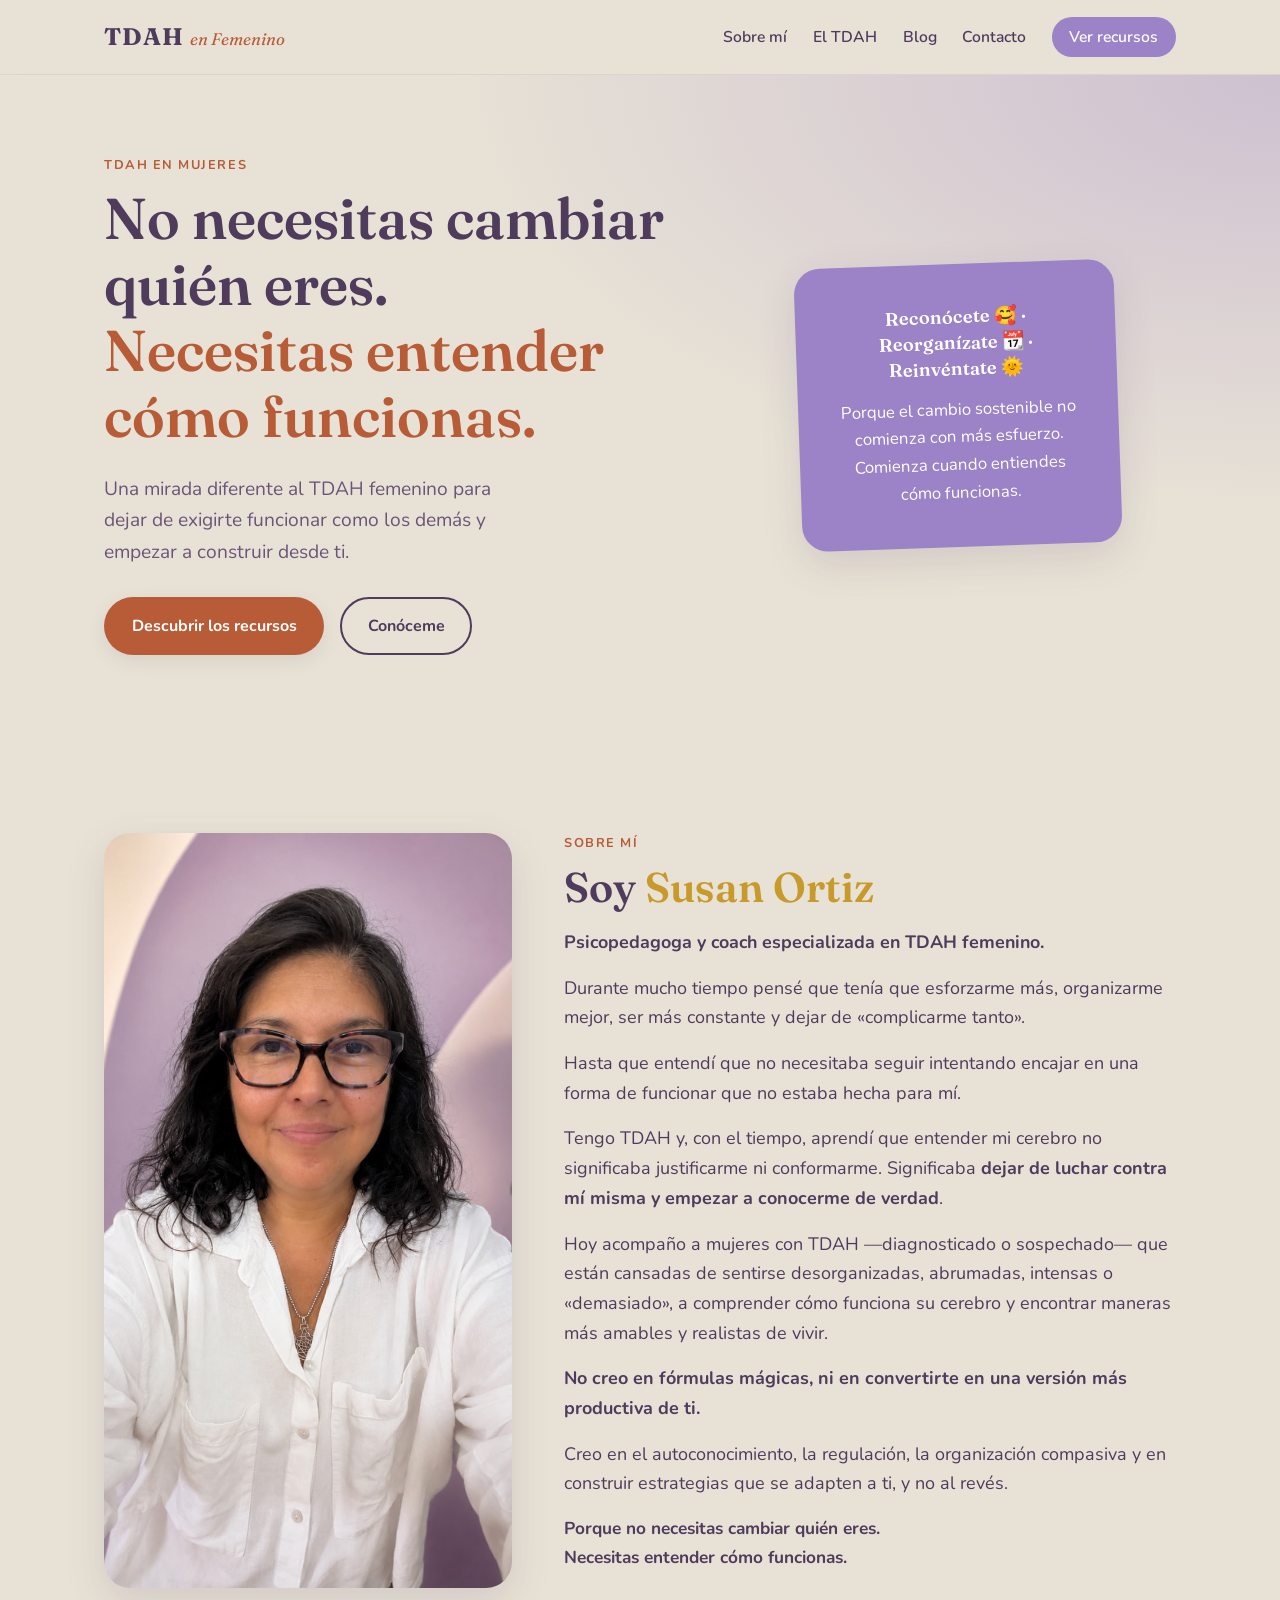
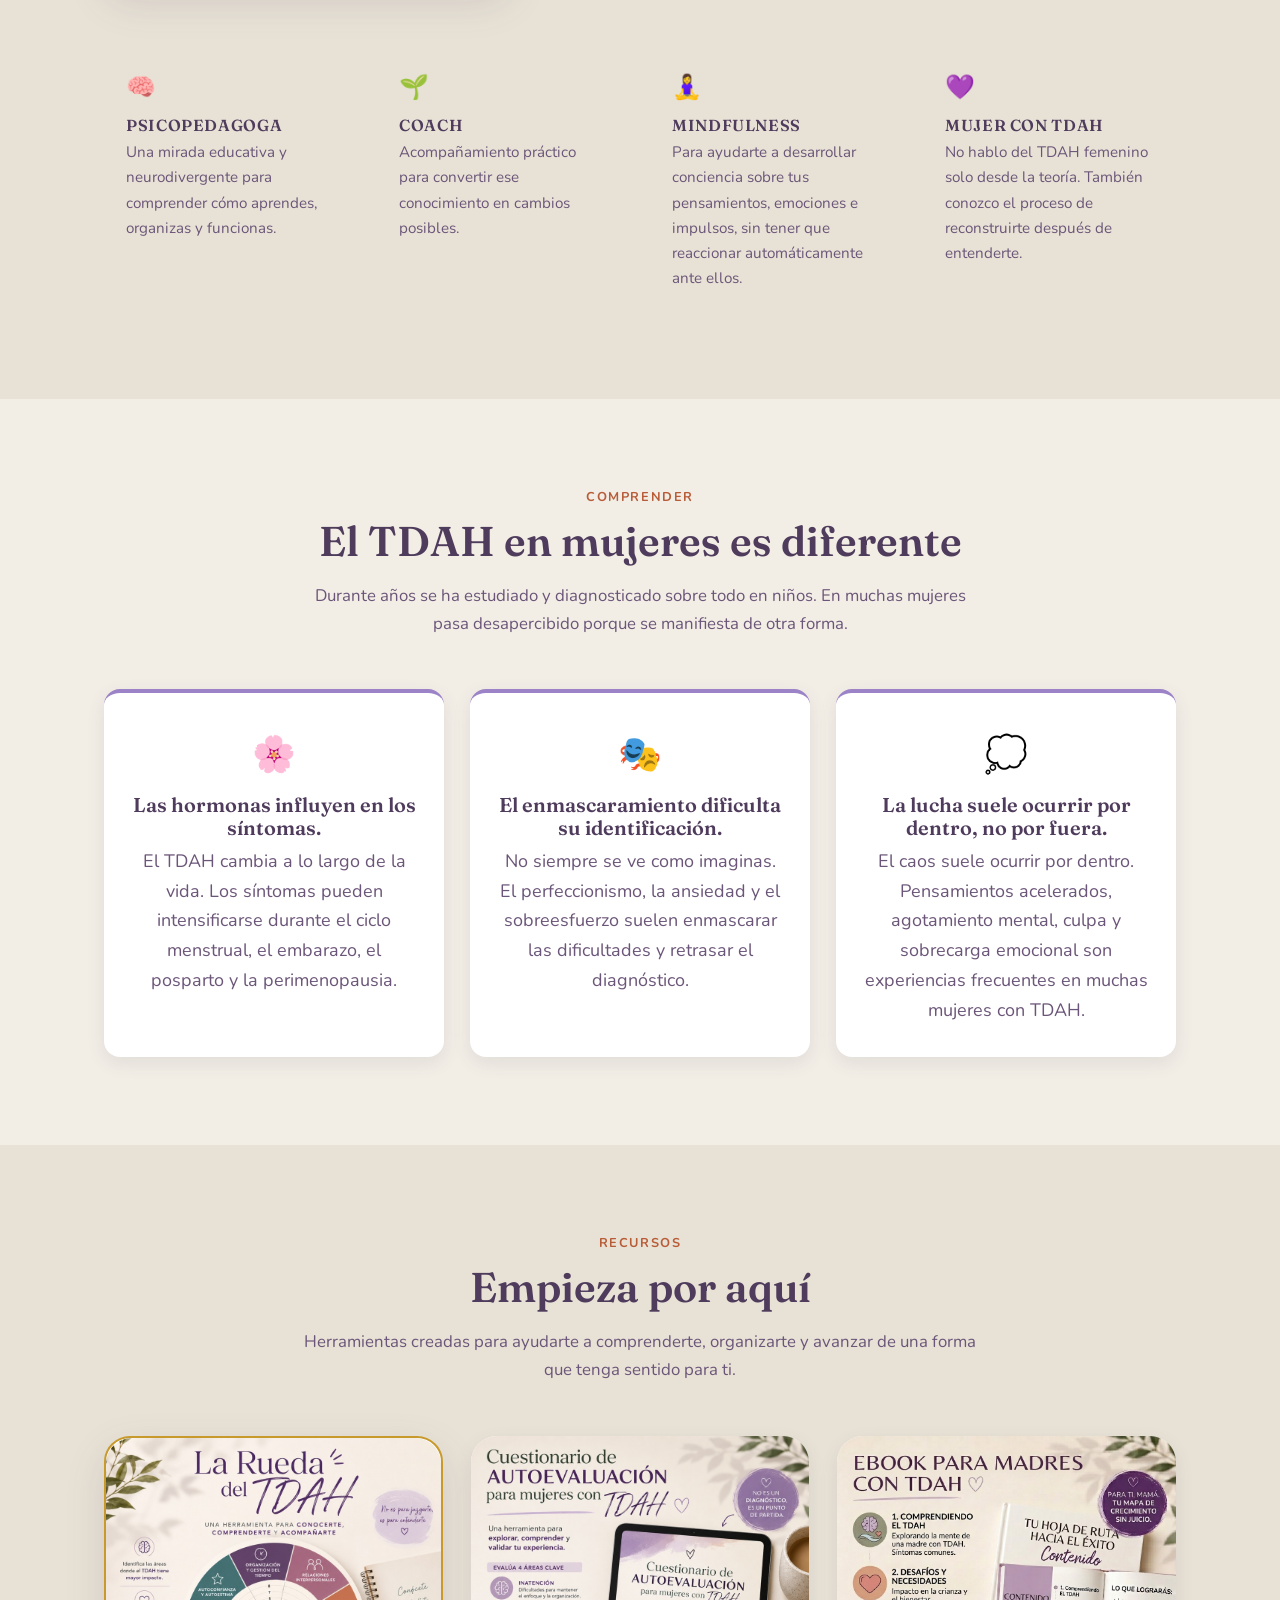
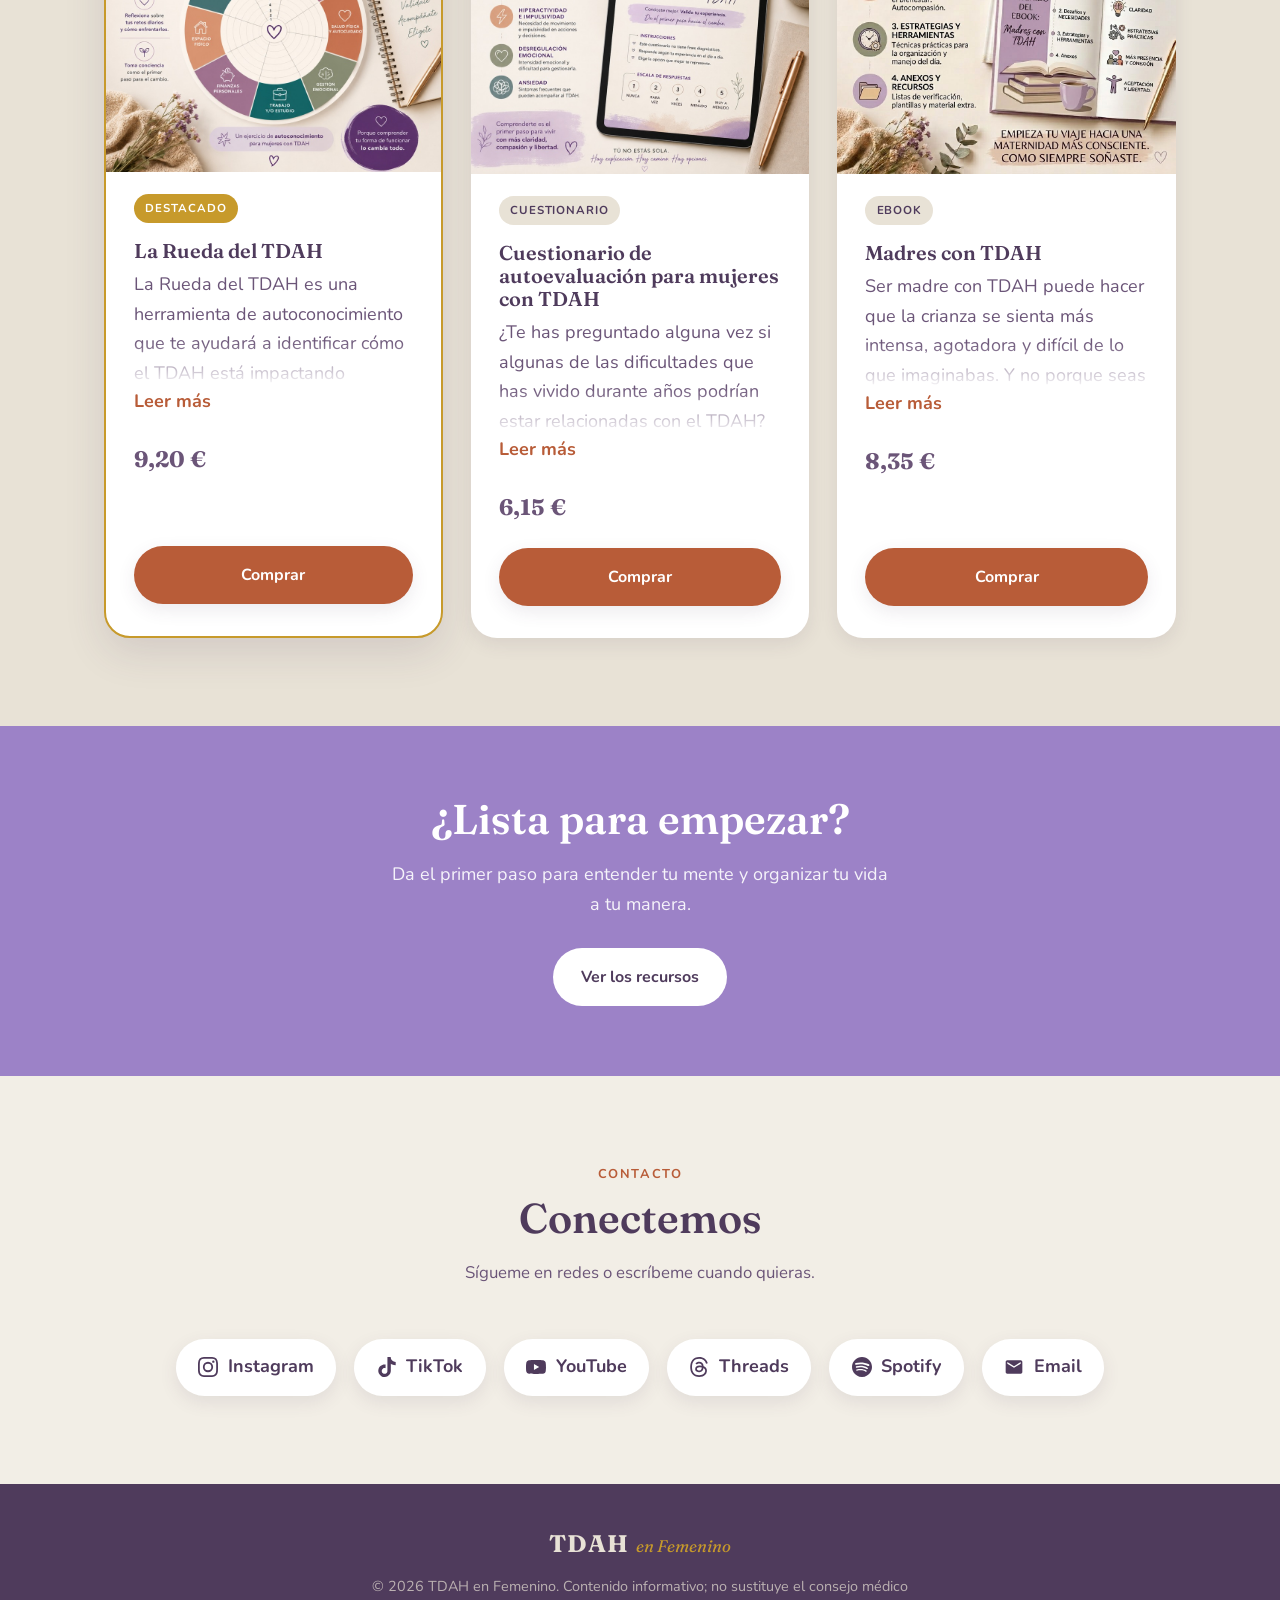
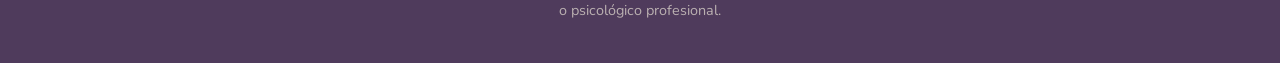
==== commit 7478c949: "Merge pull request #5 from tdah-en-femenino/feat/blog Añadir sección de blog con páginas independien" ====
--- a/index.html
+++ b/index.html
@@ -50,7 +50,7 @@
       <div class="container hero-inner">
         <div class="hero-content">
           <p class="eyebrow">TDAH en mujeres</p>
-          <h1>No necesitas cambiar quién eres. Necesitas <span class="highlight">entender cómo funcionas</span>.</h1>
+          <h1>No necesitas cambiar quién eres.<br /><span class="highlight">Necesitas entender cómo funcionas.</span></h1>
           <p class="lead">
             Una mirada diferente al TDAH femenino para dejar de exigirte
             funcionar como los demás y empezar a construir desde ti.
